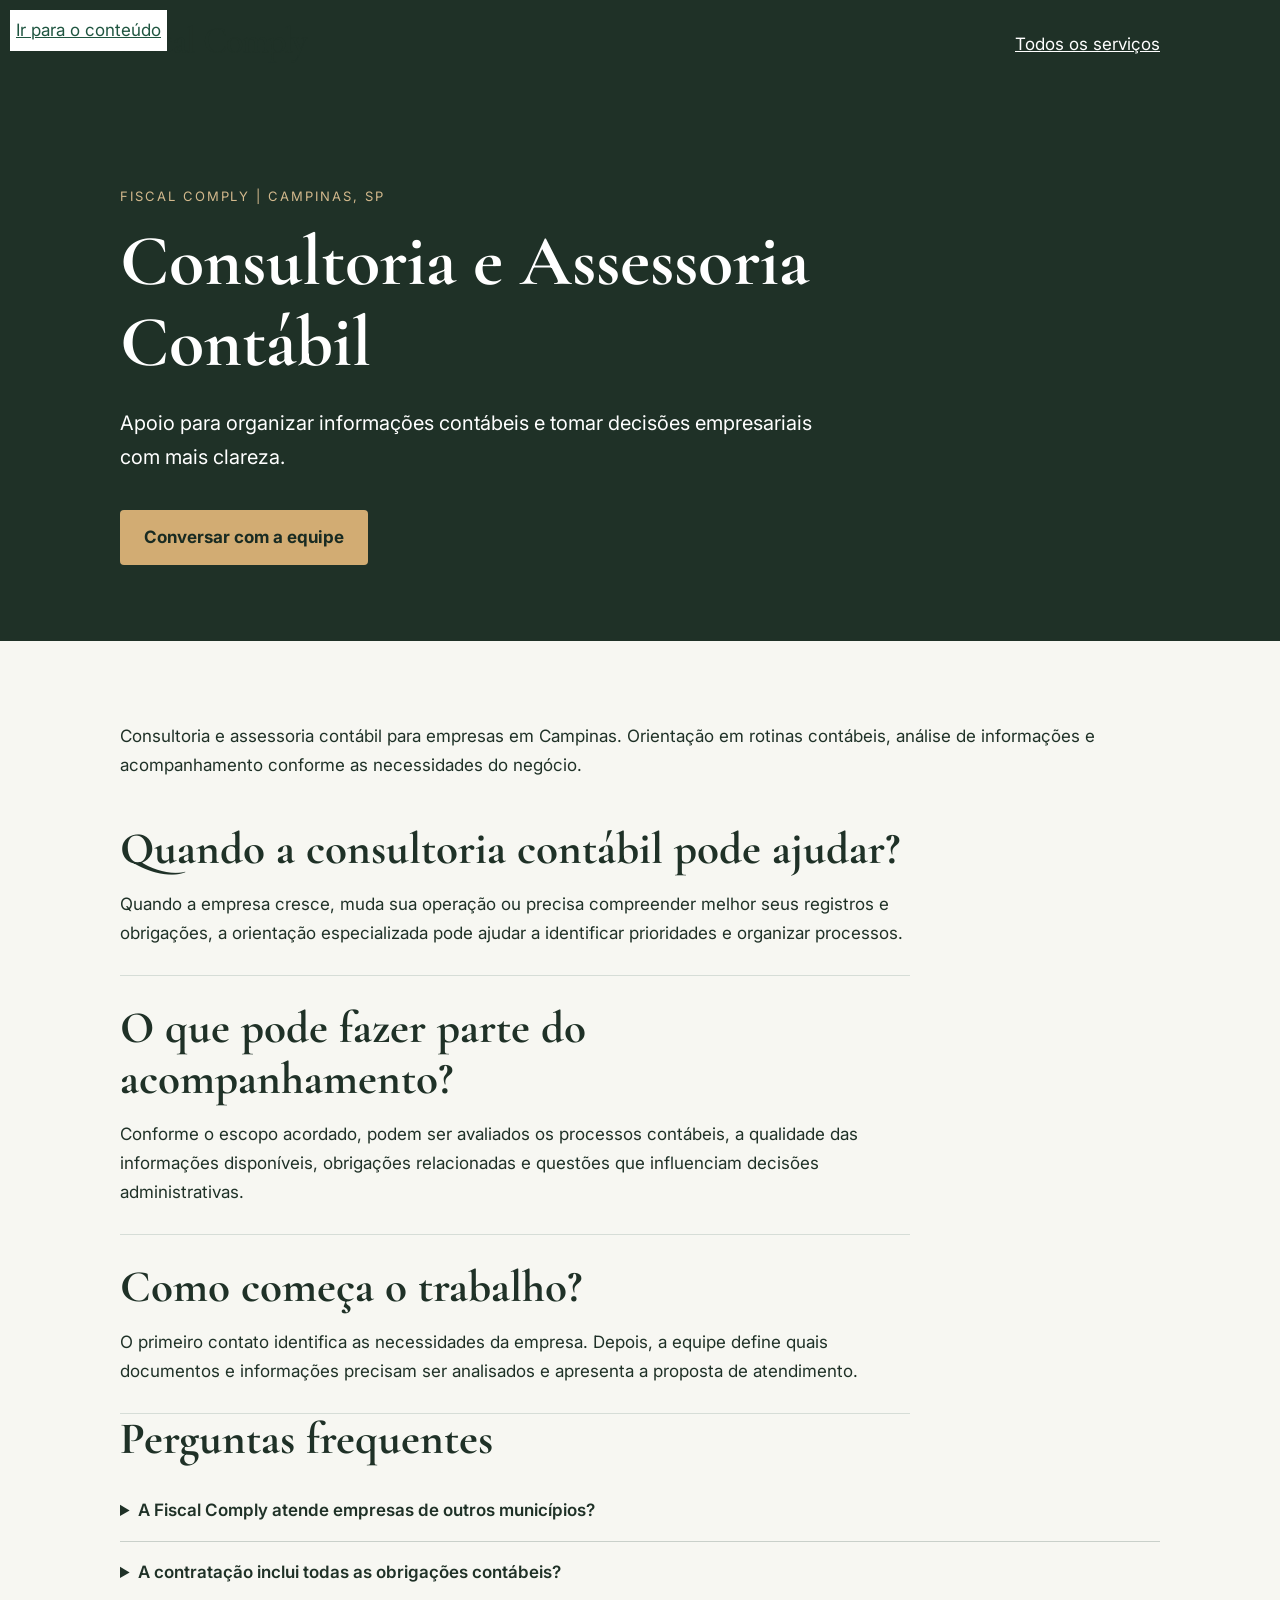
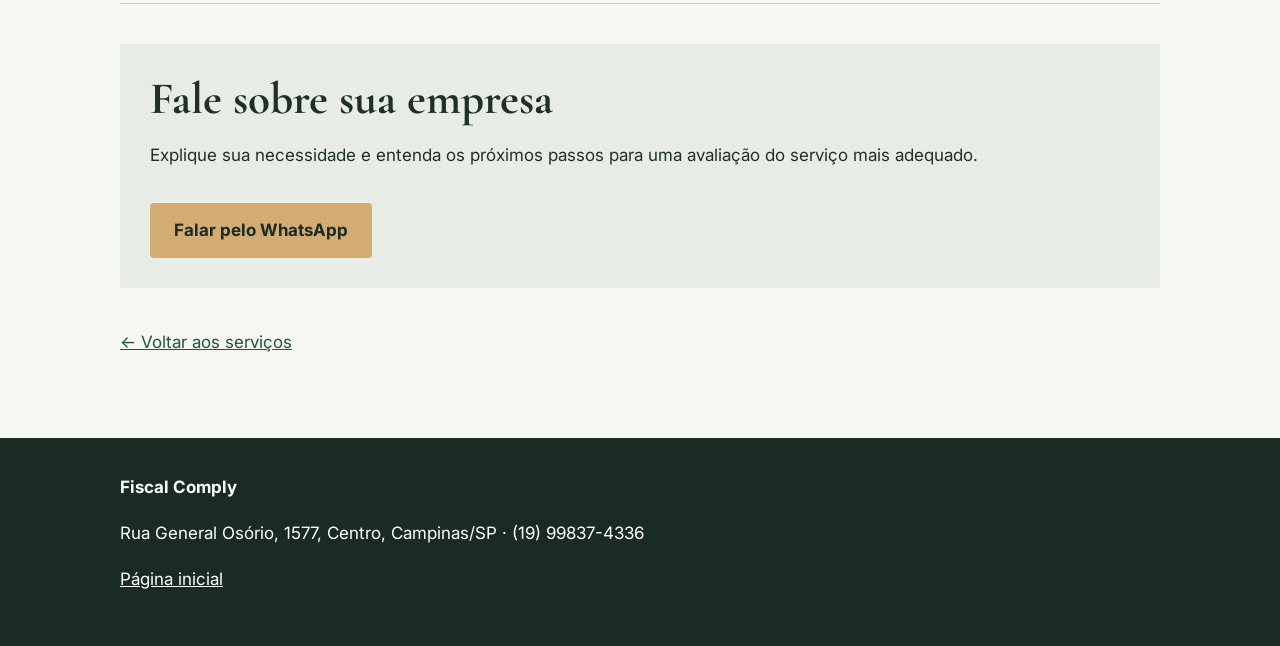
==== consultoria-e-assessoria-contabil/index.html @ 4afca05b "Enable consistent WhatsApp GA4 event tracking" ====
<!doctype html><html lang="pt-BR"><head><meta charset="utf-8"><meta name="viewport" content="width=device-width,initial-scale=1"><title>Consultoria e Assessoria Contábil | Fiscal Comply Campinas</title><meta name="description" content="Consultoria e assessoria contábil para empresas em Campinas. Orientação em rotinas contábeis, análise de informações e acompanhamento conforme as necessidades do negócio."><meta name="robots" content="index, follow"><link rel="canonical" href="https://fiscalcomply.com.br/consultoria-e-assessoria-contabil/"><meta property="og:type" content="website"><meta property="og:title" content="Consultoria e Assessoria Contábil | Fiscal Comply"><meta property="og:description" content="Consultoria e assessoria contábil para empresas em Campinas. Orientação em rotinas contábeis, análise de informações e acompanhamento conforme as necessidades do negócio."><meta property="og:url" content="https://fiscalcomply.com.br/consultoria-e-assessoria-contabil/"><meta property="og:image" content="https://fiscalcomply.com.br/assets/images/og-image.jpg"><link rel="icon" href="/assets/icons/favicon.ico"><link rel="preconnect" href="https://fonts.googleapis.com"><link rel="preconnect" href="https://fonts.gstatic.com" crossorigin><link href="https://fonts.googleapis.com/css2?family=Cormorant+Garamond:wght@500;600;700&amp;family=Inter:wght@400;500;600;700&amp;display=swap" rel="stylesheet"><link rel="stylesheet" href="/servicos.css"><script type="application/ld+json">{"@context":"https://schema.org","@type":"Service","name":"Consultoria e Assessoria Contábil","description":"Consultoria e assessoria contábil para empresas em Campinas. Orientação em rotinas contábeis, análise de informações e acompanhamento conforme as necessidades do negócio.","provider":{"@type":"Organization","name":"Fiscal Comply","url":"https://fiscalcomply.com.br/"},"areaServed":{"@type":"Country","name":"Brasil"}}</script><script async src="https://www.googletagmanager.com/gtag/js?id=G-9L14ZY31L9"></script>
    <script>
      window.dataLayer = window.dataLayer || [];
      function gtag(){dataLayer.push(arguments);}
      gtag('js', new Date());
      gtag('config', 'G-9L14ZY31L9');
    </script>
    </head><body><a href="#conteudo" class="skip" style="position:absolute;left:10px;top:10px;background:#fff;padding:6px">Ir para o conteúdo</a><header class="top"><div class="wrap"><a href="/" aria-label="Fiscal Comply, página inicial"><img src="/assets/logo/fiscal-comply-wordmark.png" width="190" height="42" alt="Fiscal Comply"></a><a href="/#servicos">Todos os serviços</a></div></header><main id="conteudo"><section class="hero"><div class="wrap"><p class="eyebrow">Fiscal Comply | Campinas, SP</p><h1>Consultoria e Assessoria Contábil</h1><p class="intro">Apoio para organizar informações contábeis e tomar decisões empresariais com mais clareza.</p><a class="button" href="https://wa.me/5519998374336?text=Ol%C3%A1%2C%20gostaria%20de%20informa%C3%A7%C3%B5es%20sobre%20Consultoria%20e%20Assessoria%20Cont%C3%A1bil." target="_blank" rel="noopener noreferrer">Conversar com a equipe</a></div></section><div class="wrap content"><p>Consultoria e assessoria contábil para empresas em Campinas. Orientação em rotinas contábeis, análise de informações e acompanhamento conforme as necessidades do negócio.</p><section class="panel"><h2>Quando a consultoria contábil pode ajudar?</h2><p>Quando a empresa cresce, muda sua operação ou precisa compreender melhor seus registros e obrigações, a orientação especializada pode ajudar a identificar prioridades e organizar processos.</p></section><section class="panel"><h2>O que pode fazer parte do acompanhamento?</h2><p>Conforme o escopo acordado, podem ser avaliados os processos contábeis, a qualidade das informações disponíveis, obrigações relacionadas e questões que influenciam decisões administrativas.</p></section><section class="panel"><h2>Como começa o trabalho?</h2><p>O primeiro contato identifica as necessidades da empresa. Depois, a equipe define quais documentos e informações precisam ser analisados e apresenta a proposta de atendimento.</p></section><section class="faq" aria-label="Perguntas frequentes"><h2>Perguntas frequentes</h2><details><summary>A Fiscal Comply atende empresas de outros municípios?</summary><p>Há possibilidade de atendimento remoto. O formato e a disponibilidade devem ser confirmados diretamente com a equipe.</p></details><details><summary>A contratação inclui todas as obrigações contábeis?</summary><p>Não necessariamente. Os serviços e responsabilidades dependem do escopo definido em proposta e contrato.</p></details></section><aside><h2>Fale sobre sua empresa</h2><p>Explique sua necessidade e entenda os próximos passos para uma avaliação do serviço mais adequado.</p><a class="button" href="https://wa.me/5519998374336?text=Ol%C3%A1%2C%20quero%20conversar%20sobre%20Consultoria%20e%20Assessoria%20Cont%C3%A1bil." target="_blank" rel="noopener noreferrer">Falar pelo WhatsApp</a></aside><p><a href="/#servicos">← Voltar aos serviços</a></p></div></main><footer><div class="wrap"><strong>Fiscal Comply</strong><p>Rua General Osório, 1577, Centro, Campinas/SP · (19) 99837-4336</p><p><a href="/">Página inicial</a></p></div></footer><script src="/whatsapp-tracking.js" defer></script></body></html>
---- servicos.css ----
:root{color-scheme:light}body{margin:0;background:#f7f7f2;color:#1f3127;font:17px/1.7 Inter,Arial,sans-serif}a{color:#1f5540}a:focus-visible{outline:3px solid #c99b54;outline-offset:4px}.wrap{max-width:1040px;margin:auto;padding:0 24px}.top{background:#1f3127;color:#fff}.top .wrap{display:flex;align-items:center;justify-content:space-between;gap:20px;min-height:88px}.top img{width:190px;height:auto;display:block}.top a{color:white}.hero{padding:84px 0 76px;background:#1f3127;color:#fff}.eyebrow{font-size:13px;text-transform:uppercase;letter-spacing:.15em;color:#d3b98d}h1,h2{font-family:"Cormorant Garamond",Georgia,serif;line-height:1.12}h1{font-size:clamp(42px,6vw,72px);max-width:850px;margin:14px 0 24px}h2{font-size:clamp(30px,4vw,45px);margin:0 0 16px}.intro{max-width:720px;font-size:20px}.button{display:inline-block;background:#d2ac73;color:#192b22!important;text-decoration:none;font-weight:700;padding:13px 24px;border-radius:4px;margin-top:16px}.content{padding:64px 0}.panel{border-bottom:1px solid #d6ddd7;padding:27px 0;max-width:790px}.panel p{margin:0}aside{background:#e7ede6;padding:30px;margin:40px 0}footer{background:#192b22;color:#fff;padding:35px 0}footer a{color:#fff}.faq details{border-bottom:1px solid #c9d0ca;padding:16px 0}.faq summary{cursor:pointer;font-weight:600}@media(max-width:650px){.top .wrap{min-height:78px}.top img{width:150px}.hero{padding:55px 0}.content{padding:40px 0}}
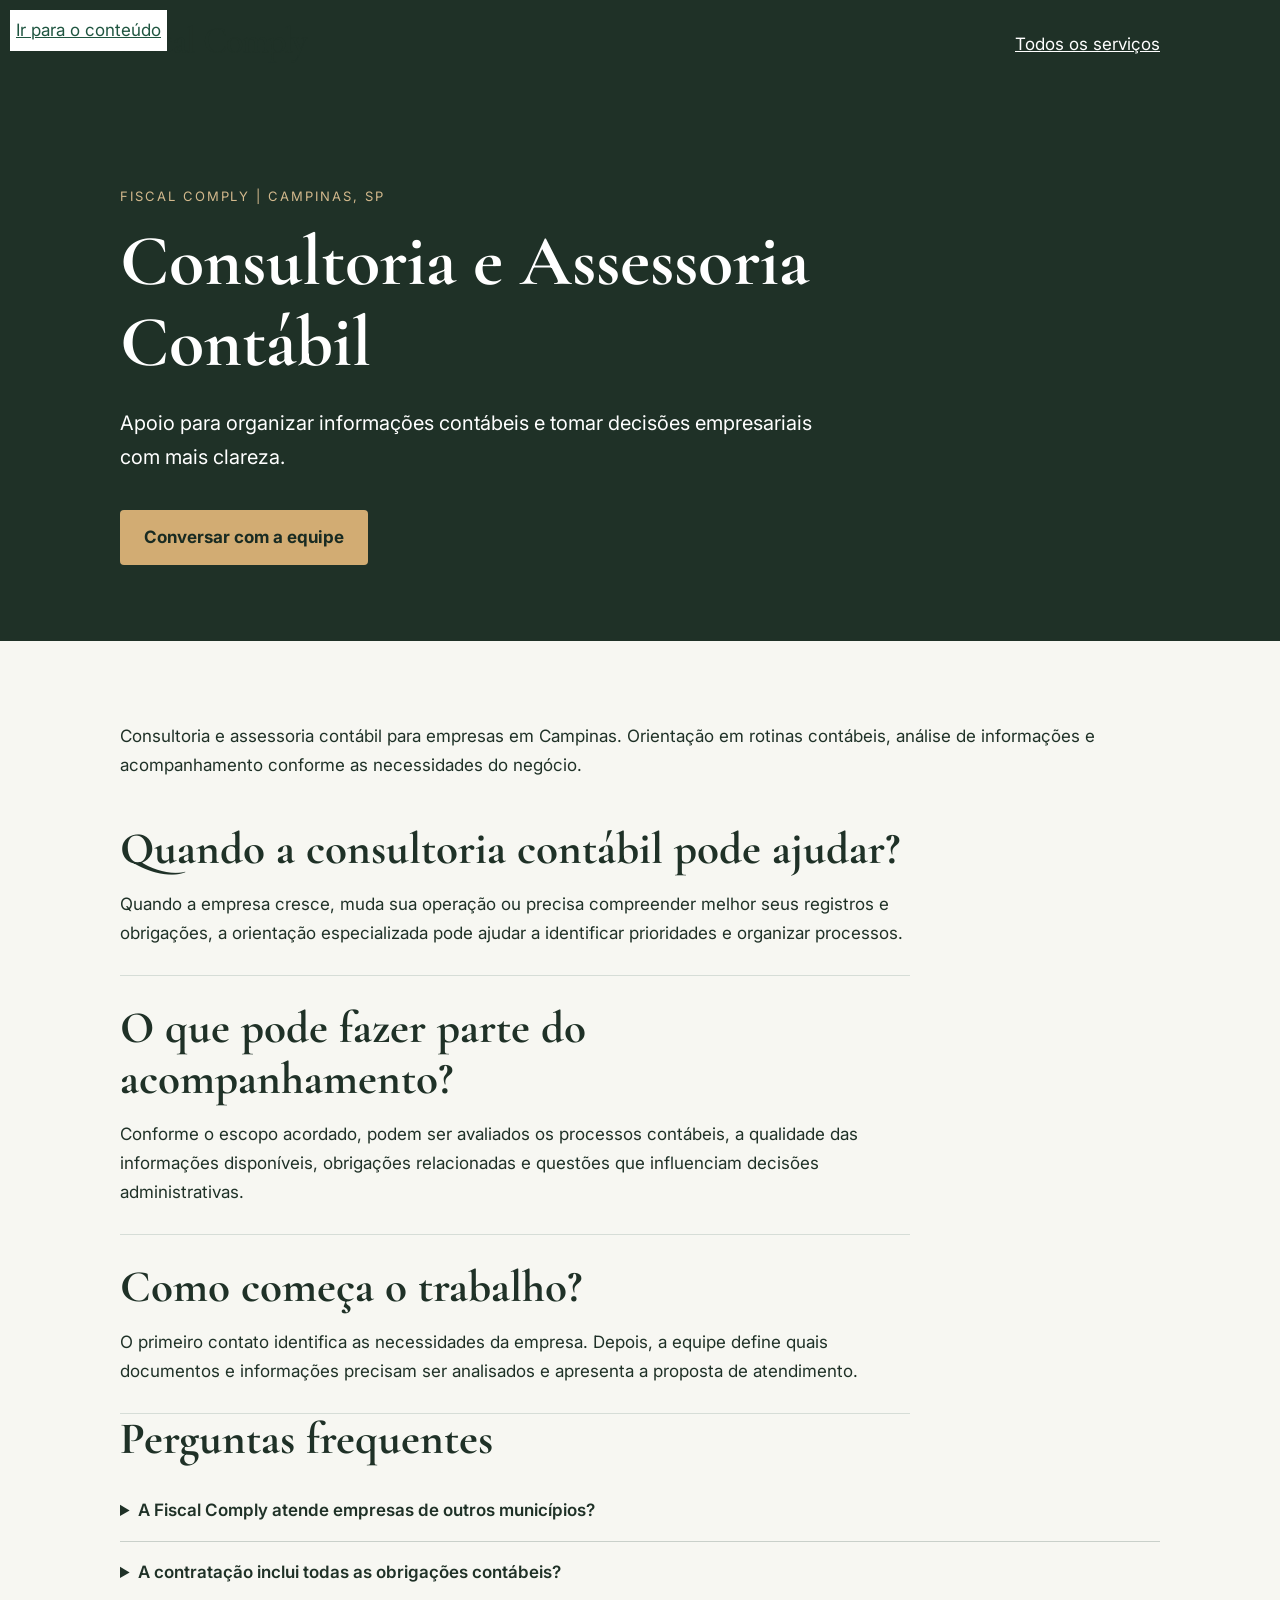
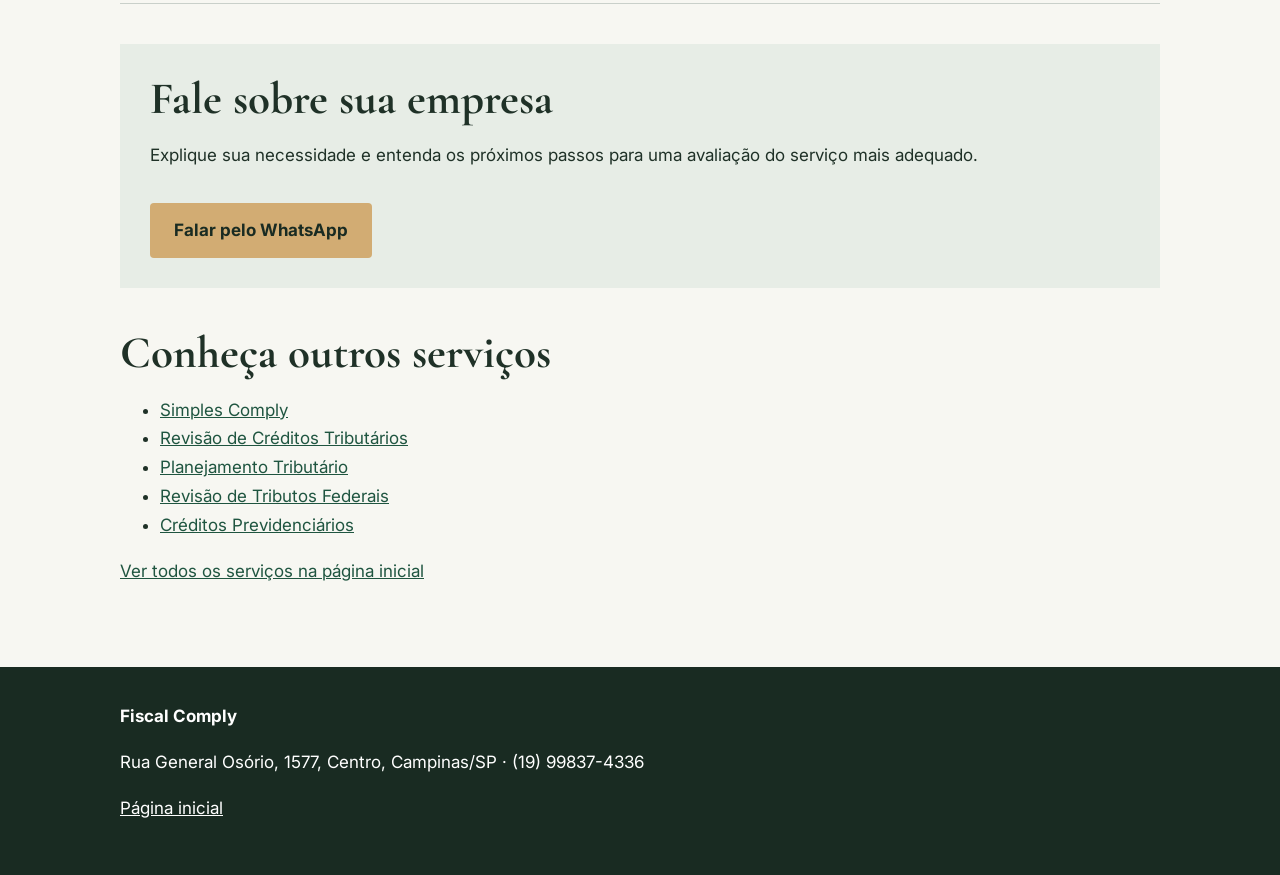
==== commit 119e6577: "Improve related-service navigation on consultoria-e-assessoria-contabil" ====
--- a/consultoria-e-assessoria-contabil/index.html
+++ b/consultoria-e-assessoria-contabil/index.html
@@ -5,4 +5,4 @@
       gtag('js', new Date());
       gtag('config', 'G-9L14ZY31L9');
     </script>
-    </head><body><a href="#conteudo" class="skip" style="position:absolute;left:10px;top:10px;background:#fff;padding:6px">Ir para o conteúdo</a><header class="top"><div class="wrap"><a href="/" aria-label="Fiscal Comply, página inicial"><img src="/assets/logo/fiscal-comply-wordmark.png" width="190" height="42" alt="Fiscal Comply"></a><a href="/#servicos">Todos os serviços</a></div></header><main id="conteudo"><section class="hero"><div class="wrap"><p class="eyebrow">Fiscal Comply | Campinas, SP</p><h1>Consultoria e Assessoria Contábil</h1><p class="intro">Apoio para organizar informações contábeis e tomar decisões empresariais com mais clareza.</p><a class="button" href="https://wa.me/5519998374336?text=Ol%C3%A1%2C%20gostaria%20de%20informa%C3%A7%C3%B5es%20sobre%20Consultoria%20e%20Assessoria%20Cont%C3%A1bil." target="_blank" rel="noopener noreferrer">Conversar com a equipe</a></div></section><div class="wrap content"><p>Consultoria e assessoria contábil para empresas em Campinas. Orientação em rotinas contábeis, análise de informações e acompanhamento conforme as necessidades do negócio.</p><section class="panel"><h2>Quando a consultoria contábil pode ajudar?</h2><p>Quando a empresa cresce, muda sua operação ou precisa compreender melhor seus registros e obrigações, a orientação especializada pode ajudar a identificar prioridades e organizar processos.</p></section><section class="panel"><h2>O que pode fazer parte do acompanhamento?</h2><p>Conforme o escopo acordado, podem ser avaliados os processos contábeis, a qualidade das informações disponíveis, obrigações relacionadas e questões que influenciam decisões administrativas.</p></section><section class="panel"><h2>Como começa o trabalho?</h2><p>O primeiro contato identifica as necessidades da empresa. Depois, a equipe define quais documentos e informações precisam ser analisados e apresenta a proposta de atendimento.</p></section><section class="faq" aria-label="Perguntas frequentes"><h2>Perguntas frequentes</h2><details><summary>A Fiscal Comply atende empresas de outros municípios?</summary><p>Há possibilidade de atendimento remoto. O formato e a disponibilidade devem ser confirmados diretamente com a equipe.</p></details><details><summary>A contratação inclui todas as obrigações contábeis?</summary><p>Não necessariamente. Os serviços e responsabilidades dependem do escopo definido em proposta e contrato.</p></details></section><aside><h2>Fale sobre sua empresa</h2><p>Explique sua necessidade e entenda os próximos passos para uma avaliação do serviço mais adequado.</p><a class="button" href="https://wa.me/5519998374336?text=Ol%C3%A1%2C%20quero%20conversar%20sobre%20Consultoria%20e%20Assessoria%20Cont%C3%A1bil." target="_blank" rel="noopener noreferrer">Falar pelo WhatsApp</a></aside><p><a href="/#servicos">← Voltar aos serviços</a></p></div></main><footer><div class="wrap"><strong>Fiscal Comply</strong><p>Rua General Osório, 1577, Centro, Campinas/SP · (19) 99837-4336</p><p><a href="/">Página inicial</a></p></div></footer><script src="/whatsapp-tracking.js" defer></script></body></html>+    </head><body><a href="#conteudo" class="skip" style="position:absolute;left:10px;top:10px;background:#fff;padding:6px">Ir para o conteúdo</a><header class="top"><div class="wrap"><a href="/" aria-label="Fiscal Comply, página inicial"><img src="/assets/logo/fiscal-comply-wordmark.png" width="190" height="42" alt="Fiscal Comply"></a><a href="/#servicos">Todos os serviços</a></div></header><main id="conteudo"><section class="hero"><div class="wrap"><p class="eyebrow">Fiscal Comply | Campinas, SP</p><h1>Consultoria e Assessoria Contábil</h1><p class="intro">Apoio para organizar informações contábeis e tomar decisões empresariais com mais clareza.</p><a class="button" href="https://wa.me/5519998374336?text=Ol%C3%A1%2C%20gostaria%20de%20informa%C3%A7%C3%B5es%20sobre%20Consultoria%20e%20Assessoria%20Cont%C3%A1bil." target="_blank" rel="noopener noreferrer">Conversar com a equipe</a></div></section><div class="wrap content"><p>Consultoria e assessoria contábil para empresas em Campinas. Orientação em rotinas contábeis, análise de informações e acompanhamento conforme as necessidades do negócio.</p><section class="panel"><h2>Quando a consultoria contábil pode ajudar?</h2><p>Quando a empresa cresce, muda sua operação ou precisa compreender melhor seus registros e obrigações, a orientação especializada pode ajudar a identificar prioridades e organizar processos.</p></section><section class="panel"><h2>O que pode fazer parte do acompanhamento?</h2><p>Conforme o escopo acordado, podem ser avaliados os processos contábeis, a qualidade das informações disponíveis, obrigações relacionadas e questões que influenciam decisões administrativas.</p></section><section class="panel"><h2>Como começa o trabalho?</h2><p>O primeiro contato identifica as necessidades da empresa. Depois, a equipe define quais documentos e informações precisam ser analisados e apresenta a proposta de atendimento.</p></section><section class="faq" aria-label="Perguntas frequentes"><h2>Perguntas frequentes</h2><details><summary>A Fiscal Comply atende empresas de outros municípios?</summary><p>Há possibilidade de atendimento remoto. O formato e a disponibilidade devem ser confirmados diretamente com a equipe.</p></details><details><summary>A contratação inclui todas as obrigações contábeis?</summary><p>Não necessariamente. Os serviços e responsabilidades dependem do escopo definido em proposta e contrato.</p></details></section><aside><h2>Fale sobre sua empresa</h2><p>Explique sua necessidade e entenda os próximos passos para uma avaliação do serviço mais adequado.</p><a class="button" href="https://wa.me/5519998374336?text=Ol%C3%A1%2C%20quero%20conversar%20sobre%20Consultoria%20e%20Assessoria%20Cont%C3%A1bil." target="_blank" rel="noopener noreferrer">Falar pelo WhatsApp</a></aside><nav class="related-services" aria-label="Outros serviços da Fiscal Comply"><h2>Conheça outros serviços</h2><ul><li><a href="/simples-comply/">Simples Comply</a></li><li><a href="/revisao-de-creditos-tributarios/">Revisão de Créditos Tributários</a></li><li><a href="/planejamento-tributario/">Planejamento Tributário</a></li><li><a href="/revisao-de-tributos-federais/">Revisão de Tributos Federais</a></li><li><a href="/creditos-previdenciarios/">Créditos Previdenciários</a></li></ul></nav><p><a href="/#servicos">Ver todos os serviços na página inicial</a></p></div></main><footer><div class="wrap"><strong>Fiscal Comply</strong><p>Rua General Osório, 1577, Centro, Campinas/SP · (19) 99837-4336</p><p><a href="/">Página inicial</a></p></div></footer><script src="/whatsapp-tracking.js" defer></script></body></html>
--- a/servicos.css
+++ b/servicos.css
@@ -1 +1,3 @@
-:root{color-scheme:light}body{margin:0;background:#f7f7f2;color:#1f3127;font:17px/1.7 Inter,Arial,sans-serif}a{color:#1f5540}a:focus-visible{outline:3px solid #c99b54;outline-offset:4px}.wrap{max-width:1040px;margin:auto;padding:0 24px}.top{background:#1f3127;color:#fff}.top .wrap{display:flex;align-items:center;justify-content:space-between;gap:20px;min-height:88px}.top img{width:190px;height:auto;display:block}.top a{color:white}.hero{padding:84px 0 76px;background:#1f3127;color:#fff}.eyebrow{font-size:13px;text-transform:uppercase;letter-spacing:.15em;color:#d3b98d}h1,h2{font-family:"Cormorant Garamond",Georgia,serif;line-height:1.12}h1{font-size:clamp(42px,6vw,72px);max-width:850px;margin:14px 0 24px}h2{font-size:clamp(30px,4vw,45px);margin:0 0 16px}.intro{max-width:720px;font-size:20px}.button{display:inline-block;background:#d2ac73;color:#192b22!important;text-decoration:none;font-weight:700;padding:13px 24px;border-radius:4px;margin-top:16px}.content{padding:64px 0}.panel{border-bottom:1px solid #d6ddd7;padding:27px 0;max-width:790px}.panel p{margin:0}aside{background:#e7ede6;padding:30px;margin:40px 0}footer{background:#192b22;color:#fff;padding:35px 0}footer a{color:#fff}.faq details{border-bottom:1px solid #c9d0ca;padding:16px 0}.faq summary{cursor:pointer;font-weight:600}@media(max-width:650px){.top .wrap{min-height:78px}.top img{width:150px}.hero{padding:55px 0}.content{padding:40px 0}}+:root{color-scheme:light}body{margin:0;background:#f7f7f2;color:#1f3127;font:17px/1.7 Inter,Arial,sans-serif}a{color:#1f5540}a:focus-visible{outline:3px solid #c99b54;outline-offset:4px}.wrap{max-width:1040px;margin:auto;padding:0 24px}.top{background:#1f3127;color:#fff}.top .wrap{display:flex;align-items:center;justify-content:space-between;gap:20px;min-height:88px}.top img{width:190px;height:auto;display:block}.top a{color:white}.hero{padding:84px 0 76px;background:#1f3127;color:#fff}.eyebrow{font-size:13px;text-transform:uppercase;letter-spacing:.15em;color:#d3b98d}h1,h2{font-family:"Cormorant Garamond",Georgia,serif;line-height:1.12}h1{font-size:clamp(42px,6vw,72px);max-width:850px;margin:14px 0 24px}h2{font-size:clamp(30px,4vw,45px);margin:0 0 16px}.intro{max-width:720px;font-size:20px}.button{display:inline-block;background:#d2ac73;color:#192b22!important;text-decoration:none;font-weight:700;padding:13px 24px;border-radius:4px;margin-top:16px}.content{padding:64px 0}.panel{border-bottom:1px solid #d6ddd7;padding:27px 0;max-width:790px}.panel p{margin:0}aside{background:#e7ede6;padding:30px;margin:40px 0}footer{background:#192b22;color:#fff;padding:35px 0}footer a{color:#fff}.faq details{border-bottom:1px solid #c9d0ca;padding:16px 0}.faq summary{cursor:pointer;font-weight:600}@media(max-width:650px){.top .wrap{min-height:78px}.top img{width:150px}.hero{padding:55px 0}.content{padding:40px 0}}
+/* Accessibility and readability refinements */
+.skip-link{position:absolute;top:-100px;left:12px;z-index:100;background:#fff;color:#1f3127;padding:10px}.skip-link:focus{top:12px} .panel h2{max-width:790px} .faq summary:focus-visible{outline:3px solid #c99b54;outline-offset:4px}@media(prefers-reduced-motion:reduce){html{scroll-behavior:auto}}
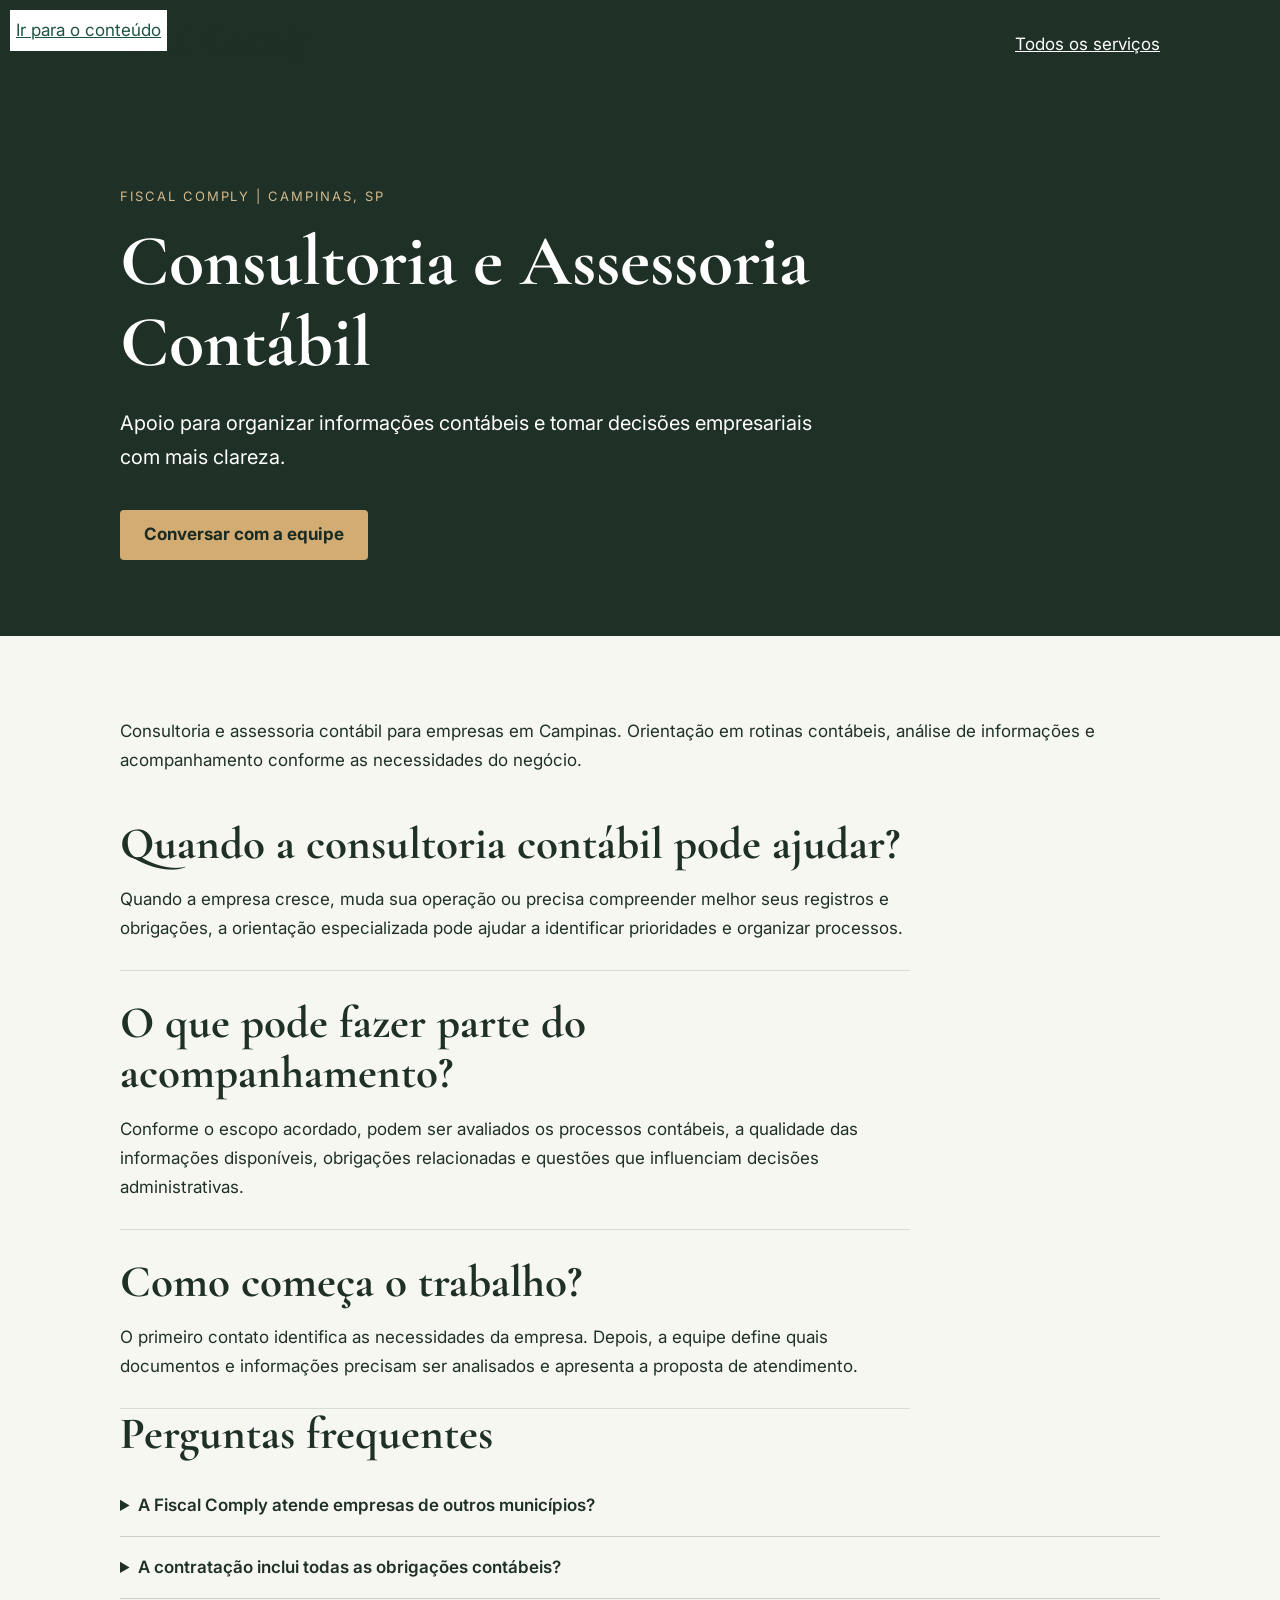
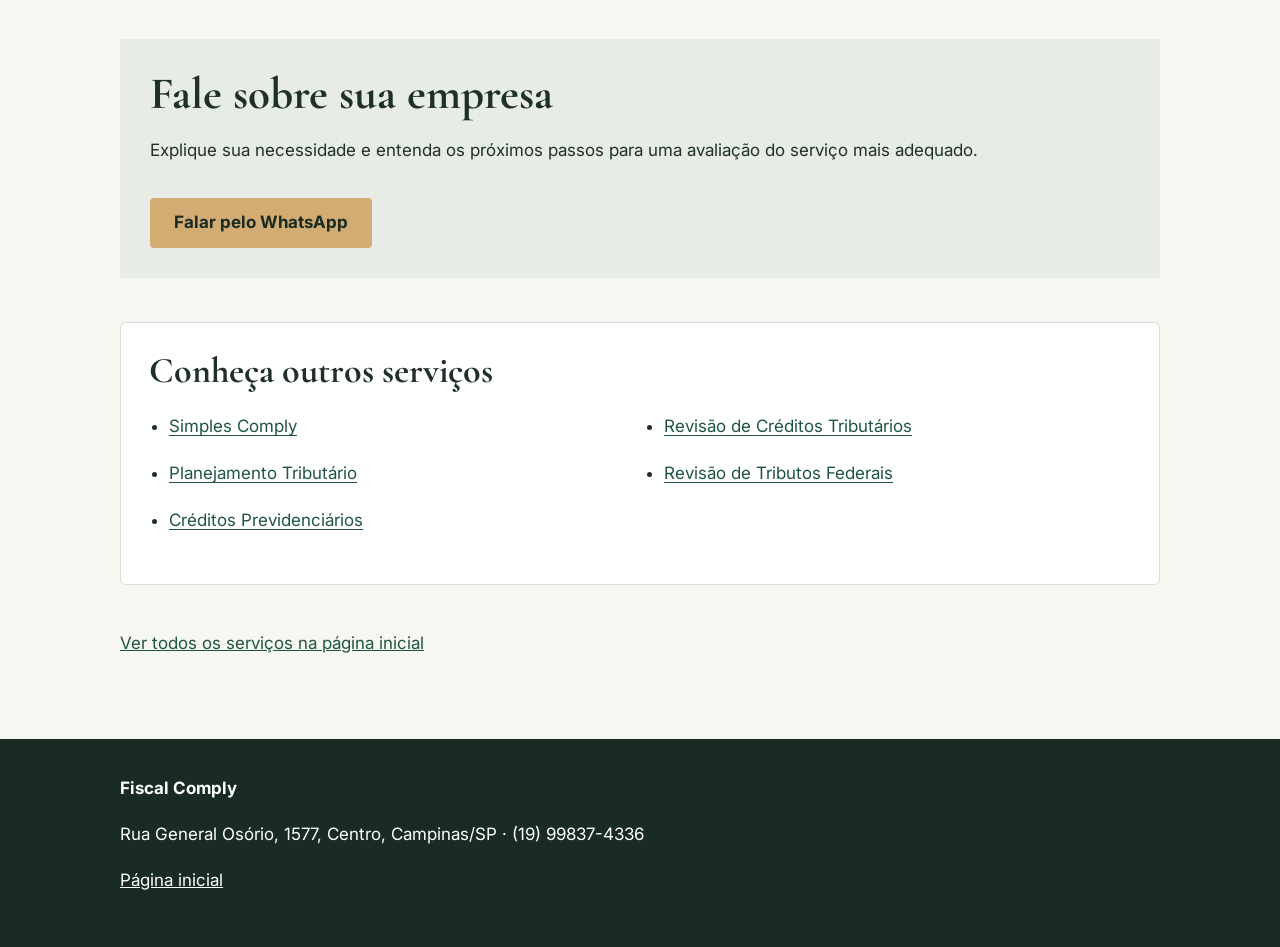
==== commit ef30a33b: "Optimize search intent and metadata: consultoria-e-assessoria-contabil" ====
--- a/consultoria-e-assessoria-contabil/index.html
+++ b/consultoria-e-assessoria-contabil/index.html
@@ -1,4 +1,4 @@
-<!doctype html><html lang="pt-BR"><head><meta charset="utf-8"><meta name="viewport" content="width=device-width,initial-scale=1"><title>Consultoria e Assessoria Contábil | Fiscal Comply Campinas</title><meta name="description" content="Consultoria e assessoria contábil para empresas em Campinas. Orientação em rotinas contábeis, análise de informações e acompanhamento conforme as necessidades do negócio."><meta name="robots" content="index, follow"><link rel="canonical" href="https://fiscalcomply.com.br/consultoria-e-assessoria-contabil/"><meta property="og:type" content="website"><meta property="og:title" content="Consultoria e Assessoria Contábil | Fiscal Comply"><meta property="og:description" content="Consultoria e assessoria contábil para empresas em Campinas. Orientação em rotinas contábeis, análise de informações e acompanhamento conforme as necessidades do negócio."><meta property="og:url" content="https://fiscalcomply.com.br/consultoria-e-assessoria-contabil/"><meta property="og:image" content="https://fiscalcomply.com.br/assets/images/og-image.jpg"><link rel="icon" href="/assets/icons/favicon.ico"><link rel="preconnect" href="https://fonts.googleapis.com"><link rel="preconnect" href="https://fonts.gstatic.com" crossorigin><link href="https://fonts.googleapis.com/css2?family=Cormorant+Garamond:wght@500;600;700&amp;family=Inter:wght@400;500;600;700&amp;display=swap" rel="stylesheet"><link rel="stylesheet" href="/servicos.css"><script type="application/ld+json">{"@context":"https://schema.org","@type":"Service","name":"Consultoria e Assessoria Contábil","description":"Consultoria e assessoria contábil para empresas em Campinas. Orientação em rotinas contábeis, análise de informações e acompanhamento conforme as necessidades do negócio.","provider":{"@type":"Organization","name":"Fiscal Comply","url":"https://fiscalcomply.com.br/"},"areaServed":{"@type":"Country","name":"Brasil"}}</script><script async src="https://www.googletagmanager.com/gtag/js?id=G-9L14ZY31L9"></script>
+<!doctype html><html lang="pt-BR"><head><meta charset="utf-8"><meta name="viewport" content="width=device-width,initial-scale=1"><title>Assessoria e Consultoria Contábil em Campinas | Fiscal Comply</title><meta name="description" content="Assessoria e consultoria contábil para empresas em Campinas. Avalie rotinas, informações financeiras e necessidades de acompanhamento contábil."><meta name="robots" content="index, follow"><link rel="canonical" href="https://fiscalcomply.com.br/consultoria-e-assessoria-contabil/"><meta property="og:type" content="website"><meta property="og:title" content="Assessoria e Consultoria Contábil em Campinas | Fiscal Comply"><meta property="og:description" content="Assessoria e consultoria contábil para empresas em Campinas. Avalie rotinas, informações financeiras e necessidades de acompanhamento contábil."><meta property="og:url" content="https://fiscalcomply.com.br/consultoria-e-assessoria-contabil/"><meta property="og:image" content="https://fiscalcomply.com.br/assets/images/og-image.jpg"><link rel="icon" href="/assets/icons/favicon.ico"><link rel="preconnect" href="https://fonts.googleapis.com"><link rel="preconnect" href="https://fonts.gstatic.com" crossorigin><link href="https://fonts.googleapis.com/css2?family=Cormorant+Garamond:wght@500;600;700&amp;family=Inter:wght@400;500;600;700&amp;display=swap" rel="stylesheet"><link rel="stylesheet" href="/servicos.css"><script type="application/ld+json">{"@context":"https://schema.org","@type":"Service","name":"Consultoria e Assessoria Contábil","description":"Consultoria e assessoria contábil para empresas em Campinas. Orientação em rotinas contábeis, análise de informações e acompanhamento conforme as necessidades do negócio.","provider":{"@type":"Organization","name":"Fiscal Comply","url":"https://fiscalcomply.com.br/"},"areaServed":{"@type":"Country","name":"Brasil"}}</script><script async src="https://www.googletagmanager.com/gtag/js?id=G-9L14ZY31L9"></script>
     <script>
       window.dataLayer = window.dataLayer || [];
       function gtag(){dataLayer.push(arguments);}
--- a/servicos.css
+++ b/servicos.css
@@ -1,3 +1,31 @@
 :root{color-scheme:light}body{margin:0;background:#f7f7f2;color:#1f3127;font:17px/1.7 Inter,Arial,sans-serif}a{color:#1f5540}a:focus-visible{outline:3px solid #c99b54;outline-offset:4px}.wrap{max-width:1040px;margin:auto;padding:0 24px}.top{background:#1f3127;color:#fff}.top .wrap{display:flex;align-items:center;justify-content:space-between;gap:20px;min-height:88px}.top img{width:190px;height:auto;display:block}.top a{color:white}.hero{padding:84px 0 76px;background:#1f3127;color:#fff}.eyebrow{font-size:13px;text-transform:uppercase;letter-spacing:.15em;color:#d3b98d}h1,h2{font-family:"Cormorant Garamond",Georgia,serif;line-height:1.12}h1{font-size:clamp(42px,6vw,72px);max-width:850px;margin:14px 0 24px}h2{font-size:clamp(30px,4vw,45px);margin:0 0 16px}.intro{max-width:720px;font-size:20px}.button{display:inline-block;background:#d2ac73;color:#192b22!important;text-decoration:none;font-weight:700;padding:13px 24px;border-radius:4px;margin-top:16px}.content{padding:64px 0}.panel{border-bottom:1px solid #d6ddd7;padding:27px 0;max-width:790px}.panel p{margin:0}aside{background:#e7ede6;padding:30px;margin:40px 0}footer{background:#192b22;color:#fff;padding:35px 0}footer a{color:#fff}.faq details{border-bottom:1px solid #c9d0ca;padding:16px 0}.faq summary{cursor:pointer;font-weight:600}@media(max-width:650px){.top .wrap{min-height:78px}.top img{width:150px}.hero{padding:55px 0}.content{padding:40px 0}}
 /* Accessibility and readability refinements */
 .skip-link{position:absolute;top:-100px;left:12px;z-index:100;background:#fff;color:#1f3127;padding:10px}.skip-link:focus{top:12px} .panel h2{max-width:790px} .faq summary:focus-visible{outline:3px solid #c99b54;outline-offset:4px}@media(prefers-reduced-motion:reduce){html{scroll-behavior:auto}}
+
+/* Related service navigation: consistent across all detail pages */
+.related-services{margin:44px 0;padding:28px;border:1px solid #d6ddd7;border-radius:6px;background:#fff}.related-services h2{font-size:clamp(28px,4vw,36px)}.related-services ul{padding-left:20px;display:grid;grid-template-columns:repeat(2,minmax(0,1fr));gap:10px 28px}.related-services li{list-style:disc}.related-services a{display:inline-block;padding:4px 0;text-underline-offset:3px}@media(max-width:650px){.related-services{padding:20px}.related-services ul{grid-template-columns:1fr}}
+
+/* Consistent responsive sizing across service pages. */
+*,*::before,*::after{box-sizing:border-box}
+html{max-width:100%;overflow-x:clip;-webkit-text-size-adjust:100%;text-size-adjust:100%}
+body{min-width:0;overflow-wrap:break-word}
+.wrap{width:100%;max-width:1088px;margin-inline:auto;padding-inline:24px}
+img{max-width:100%;height:auto}
+.hero h1,.content h2{overflow-wrap:break-word}
+.button{max-width:100%;white-space:normal;text-align:center;line-height:1.4}
+.top .wrap>*{min-width:0}
+@media(max-width:650px){
+  body{font-size:16px;line-height:1.6}
+  .wrap{padding-inline:20px}
+  .hero{padding-block:48px}
+  h1{font-size:clamp(34px,9vw,44px);line-height:1.12}
+  h2{font-size:clamp(27px,7vw,36px);line-height:1.17}
+  .intro{font-size:17px;line-height:1.55}
+  .content{padding-block:32px}
+  .panel{padding-block:24px}
+  .button{font-size:16px;padding:14px 18px}
+  .top .wrap{gap:12px}
+  .top img{width:min(145px,42vw)}
+  .top a{font-size:14px}
+  aside{padding:22px;margin-block:32px}
+}
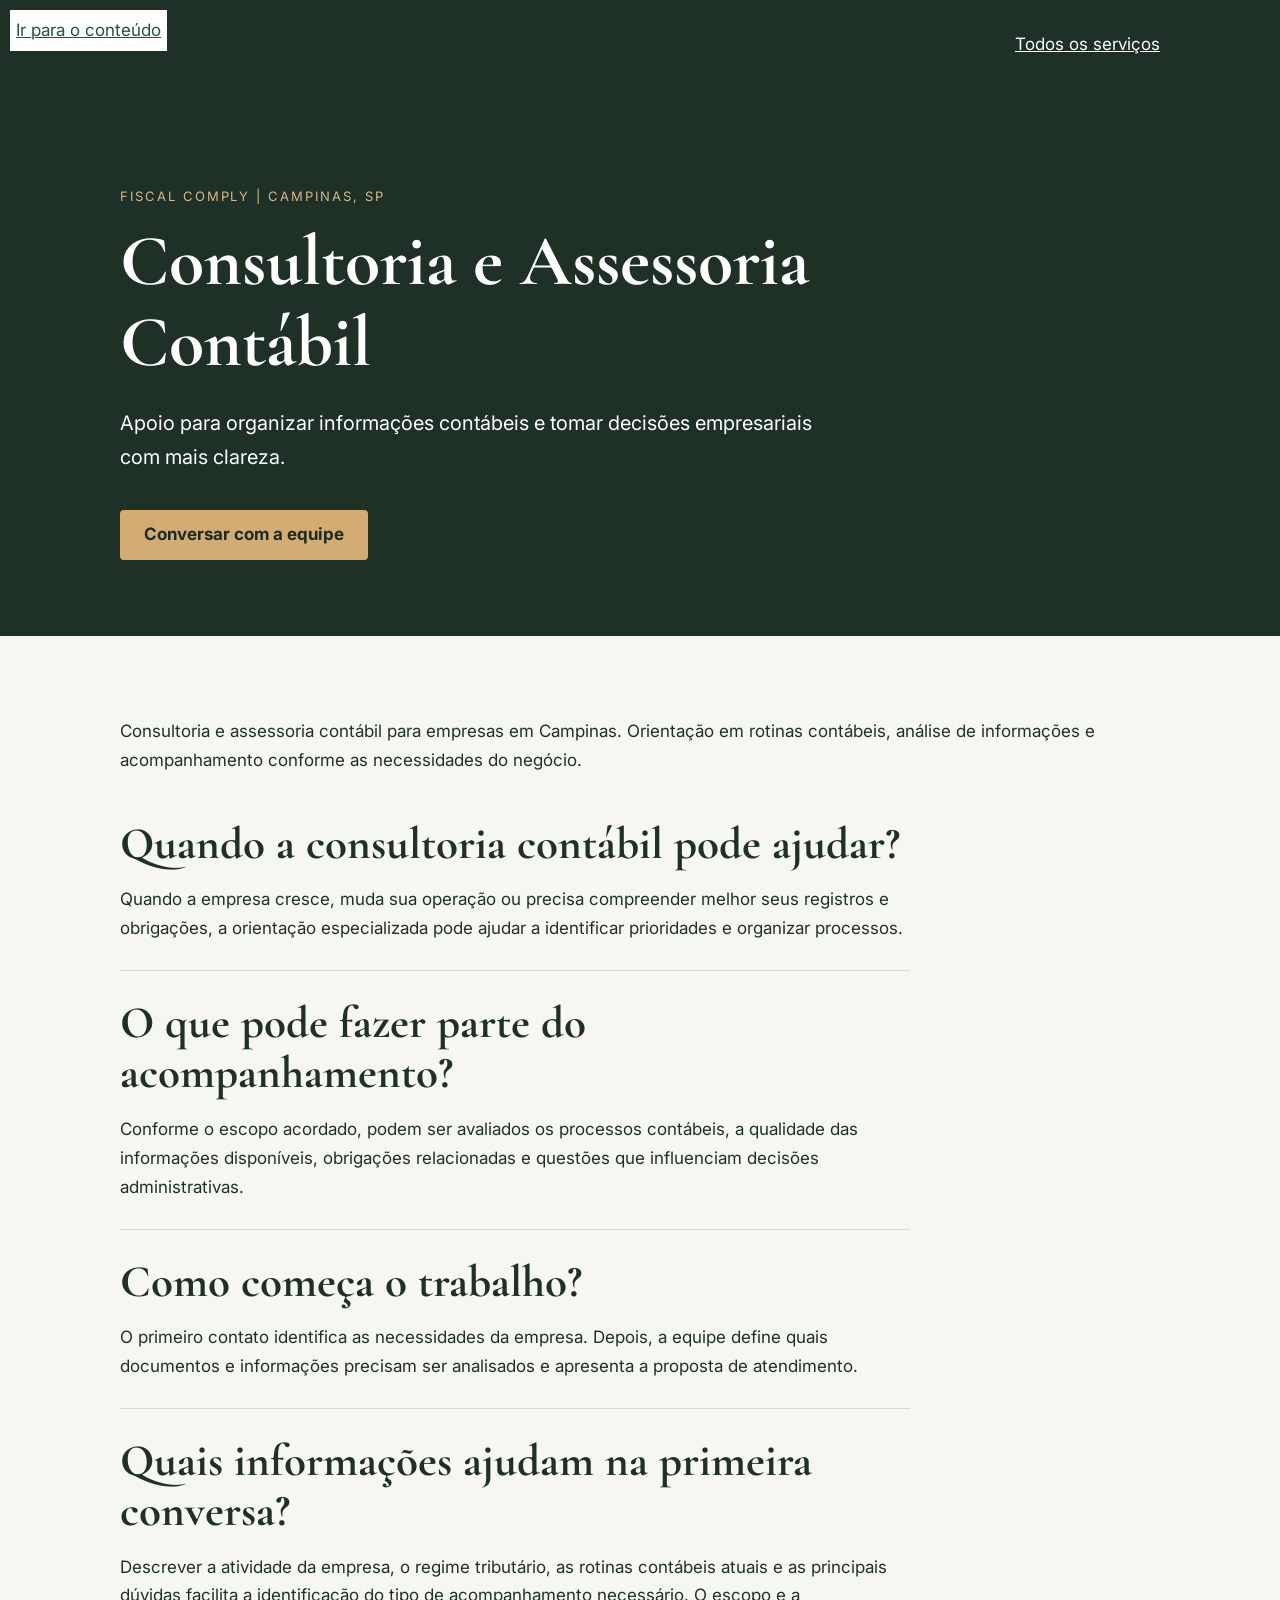
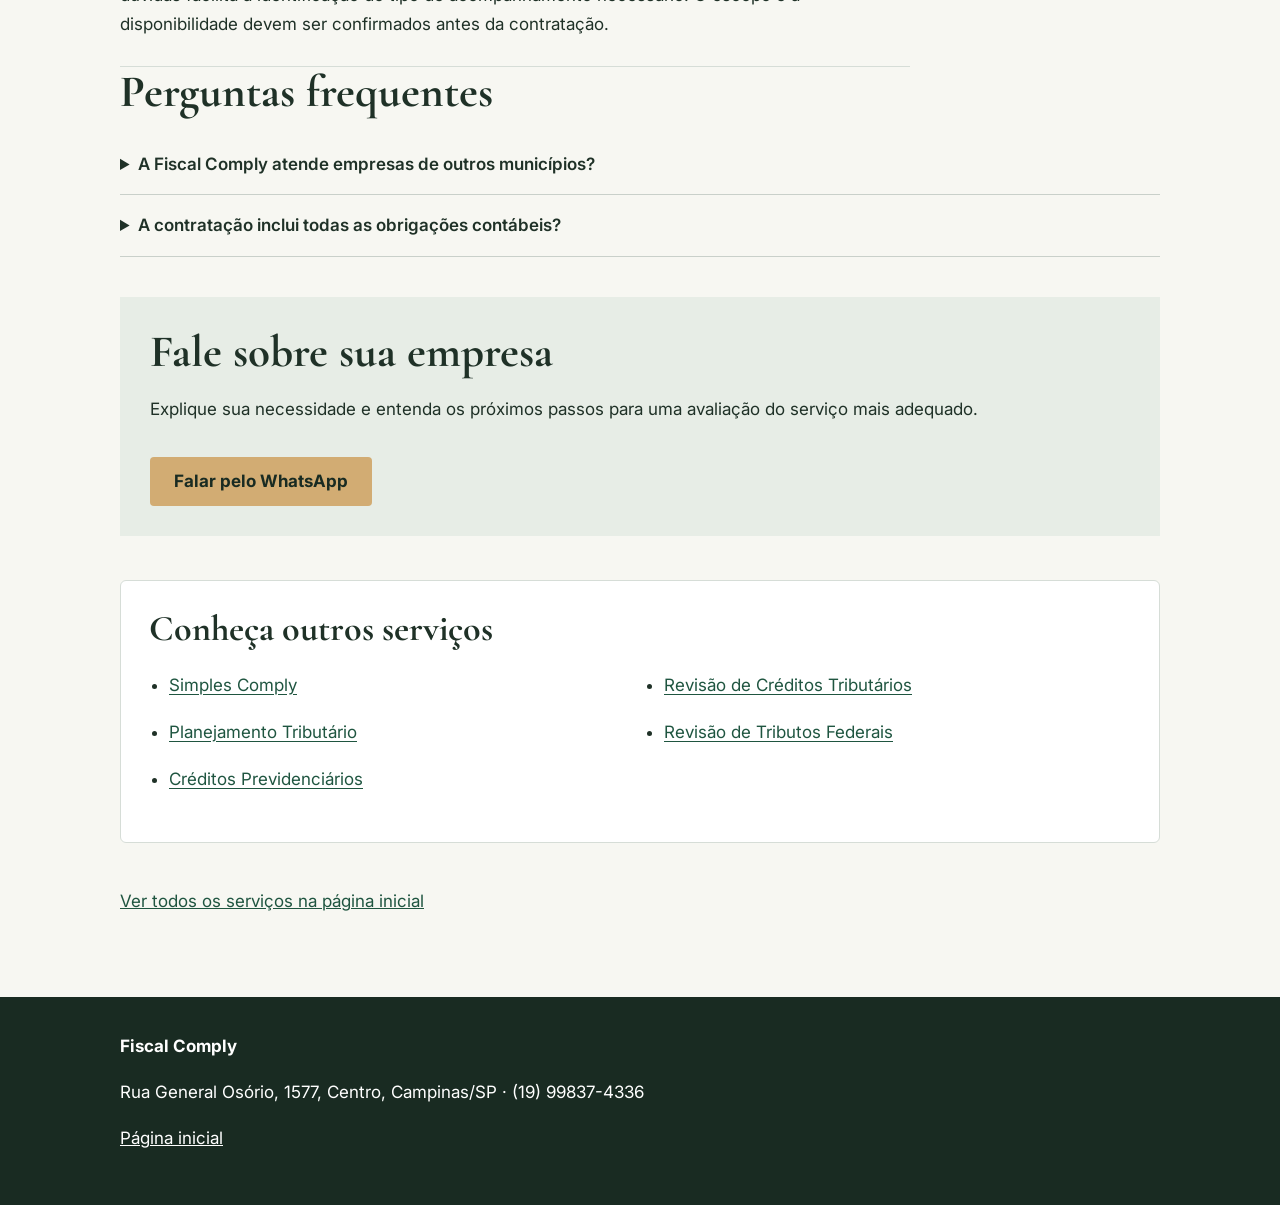
==== commit 2520daaa: "Add practical SEO guidance for consultoria-e-assessoria-contabil" ====
--- a/consultoria-e-assessoria-contabil/index.html
+++ b/consultoria-e-assessoria-contabil/index.html
@@ -5,4 +5,4 @@
       gtag('js', new Date());
       gtag('config', 'G-9L14ZY31L9');
     </script>
-    </head><body><a href="#conteudo" class="skip" style="position:absolute;left:10px;top:10px;background:#fff;padding:6px">Ir para o conteúdo</a><header class="top"><div class="wrap"><a href="/" aria-label="Fiscal Comply, página inicial"><img src="/assets/logo/fiscal-comply-wordmark.png" width="190" height="42" alt="Fiscal Comply"></a><a href="/#servicos">Todos os serviços</a></div></header><main id="conteudo"><section class="hero"><div class="wrap"><p class="eyebrow">Fiscal Comply | Campinas, SP</p><h1>Consultoria e Assessoria Contábil</h1><p class="intro">Apoio para organizar informações contábeis e tomar decisões empresariais com mais clareza.</p><a class="button" href="https://wa.me/5519998374336?text=Ol%C3%A1%2C%20gostaria%20de%20informa%C3%A7%C3%B5es%20sobre%20Consultoria%20e%20Assessoria%20Cont%C3%A1bil." target="_blank" rel="noopener noreferrer">Conversar com a equipe</a></div></section><div class="wrap content"><p>Consultoria e assessoria contábil para empresas em Campinas. Orientação em rotinas contábeis, análise de informações e acompanhamento conforme as necessidades do negócio.</p><section class="panel"><h2>Quando a consultoria contábil pode ajudar?</h2><p>Quando a empresa cresce, muda sua operação ou precisa compreender melhor seus registros e obrigações, a orientação especializada pode ajudar a identificar prioridades e organizar processos.</p></section><section class="panel"><h2>O que pode fazer parte do acompanhamento?</h2><p>Conforme o escopo acordado, podem ser avaliados os processos contábeis, a qualidade das informações disponíveis, obrigações relacionadas e questões que influenciam decisões administrativas.</p></section><section class="panel"><h2>Como começa o trabalho?</h2><p>O primeiro contato identifica as necessidades da empresa. Depois, a equipe define quais documentos e informações precisam ser analisados e apresenta a proposta de atendimento.</p></section><section class="faq" aria-label="Perguntas frequentes"><h2>Perguntas frequentes</h2><details><summary>A Fiscal Comply atende empresas de outros municípios?</summary><p>Há possibilidade de atendimento remoto. O formato e a disponibilidade devem ser confirmados diretamente com a equipe.</p></details><details><summary>A contratação inclui todas as obrigações contábeis?</summary><p>Não necessariamente. Os serviços e responsabilidades dependem do escopo definido em proposta e contrato.</p></details></section><aside><h2>Fale sobre sua empresa</h2><p>Explique sua necessidade e entenda os próximos passos para uma avaliação do serviço mais adequado.</p><a class="button" href="https://wa.me/5519998374336?text=Ol%C3%A1%2C%20quero%20conversar%20sobre%20Consultoria%20e%20Assessoria%20Cont%C3%A1bil." target="_blank" rel="noopener noreferrer">Falar pelo WhatsApp</a></aside><nav class="related-services" aria-label="Outros serviços da Fiscal Comply"><h2>Conheça outros serviços</h2><ul><li><a href="/simples-comply/">Simples Comply</a></li><li><a href="/revisao-de-creditos-tributarios/">Revisão de Créditos Tributários</a></li><li><a href="/planejamento-tributario/">Planejamento Tributário</a></li><li><a href="/revisao-de-tributos-federais/">Revisão de Tributos Federais</a></li><li><a href="/creditos-previdenciarios/">Créditos Previdenciários</a></li></ul></nav><p><a href="/#servicos">Ver todos os serviços na página inicial</a></p></div></main><footer><div class="wrap"><strong>Fiscal Comply</strong><p>Rua General Osório, 1577, Centro, Campinas/SP · (19) 99837-4336</p><p><a href="/">Página inicial</a></p></div></footer><script src="/whatsapp-tracking.js" defer></script></body></html>+    </head><body><a href="#conteudo" class="skip" style="position:absolute;left:10px;top:10px;background:#fff;padding:6px">Ir para o conteúdo</a><header class="top"><div class="wrap"><a href="/" aria-label="Fiscal Comply, página inicial"><img src="/assets/logo/fiscal-comply-wordmark.png" width="190" height="42" alt="Fiscal Comply"></a><a href="/#servicos">Todos os serviços</a></div></header><main id="conteudo"><section class="hero"><div class="wrap"><p class="eyebrow">Fiscal Comply | Campinas, SP</p><h1>Consultoria e Assessoria Contábil</h1><p class="intro">Apoio para organizar informações contábeis e tomar decisões empresariais com mais clareza.</p><a class="button" href="https://wa.me/5519998374336?text=Ol%C3%A1%2C%20gostaria%20de%20informa%C3%A7%C3%B5es%20sobre%20Consultoria%20e%20Assessoria%20Cont%C3%A1bil." target="_blank" rel="noopener noreferrer">Conversar com a equipe</a></div></section><div class="wrap content"><p>Consultoria e assessoria contábil para empresas em Campinas. Orientação em rotinas contábeis, análise de informações e acompanhamento conforme as necessidades do negócio.</p><section class="panel"><h2>Quando a consultoria contábil pode ajudar?</h2><p>Quando a empresa cresce, muda sua operação ou precisa compreender melhor seus registros e obrigações, a orientação especializada pode ajudar a identificar prioridades e organizar processos.</p></section><section class="panel"><h2>O que pode fazer parte do acompanhamento?</h2><p>Conforme o escopo acordado, podem ser avaliados os processos contábeis, a qualidade das informações disponíveis, obrigações relacionadas e questões que influenciam decisões administrativas.</p></section><section class="panel"><h2>Como começa o trabalho?</h2><p>O primeiro contato identifica as necessidades da empresa. Depois, a equipe define quais documentos e informações precisam ser analisados e apresenta a proposta de atendimento.</p></section><section class="panel"><h2>Quais informações ajudam na primeira conversa?</h2><p>Descrever a atividade da empresa, o regime tributário, as rotinas contábeis atuais e as principais dúvidas facilita a identificação do tipo de acompanhamento necessário. O escopo e a disponibilidade devem ser confirmados antes da contratação.</p></section><section class="faq" aria-label="Perguntas frequentes"><h2>Perguntas frequentes</h2><details><summary>A Fiscal Comply atende empresas de outros municípios?</summary><p>Há possibilidade de atendimento remoto. O formato e a disponibilidade devem ser confirmados diretamente com a equipe.</p></details><details><summary>A contratação inclui todas as obrigações contábeis?</summary><p>Não necessariamente. Os serviços e responsabilidades dependem do escopo definido em proposta e contrato.</p></details></section><aside><h2>Fale sobre sua empresa</h2><p>Explique sua necessidade e entenda os próximos passos para uma avaliação do serviço mais adequado.</p><a class="button" href="https://wa.me/5519998374336?text=Ol%C3%A1%2C%20quero%20conversar%20sobre%20Consultoria%20e%20Assessoria%20Cont%C3%A1bil." target="_blank" rel="noopener noreferrer">Falar pelo WhatsApp</a></aside><nav class="related-services" aria-label="Outros serviços da Fiscal Comply"><h2>Conheça outros serviços</h2><ul><li><a href="/simples-comply/">Simples Comply</a></li><li><a href="/revisao-de-creditos-tributarios/">Revisão de Créditos Tributários</a></li><li><a href="/planejamento-tributario/">Planejamento Tributário</a></li><li><a href="/revisao-de-tributos-federais/">Revisão de Tributos Federais</a></li><li><a href="/creditos-previdenciarios/">Créditos Previdenciários</a></li></ul></nav><p><a href="/#servicos">Ver todos os serviços na página inicial</a></p></div></main><footer><div class="wrap"><strong>Fiscal Comply</strong><p>Rua General Osório, 1577, Centro, Campinas/SP · (19) 99837-4336</p><p><a href="/">Página inicial</a></p></div></footer><script src="/whatsapp-tracking.js" defer></script></body></html>
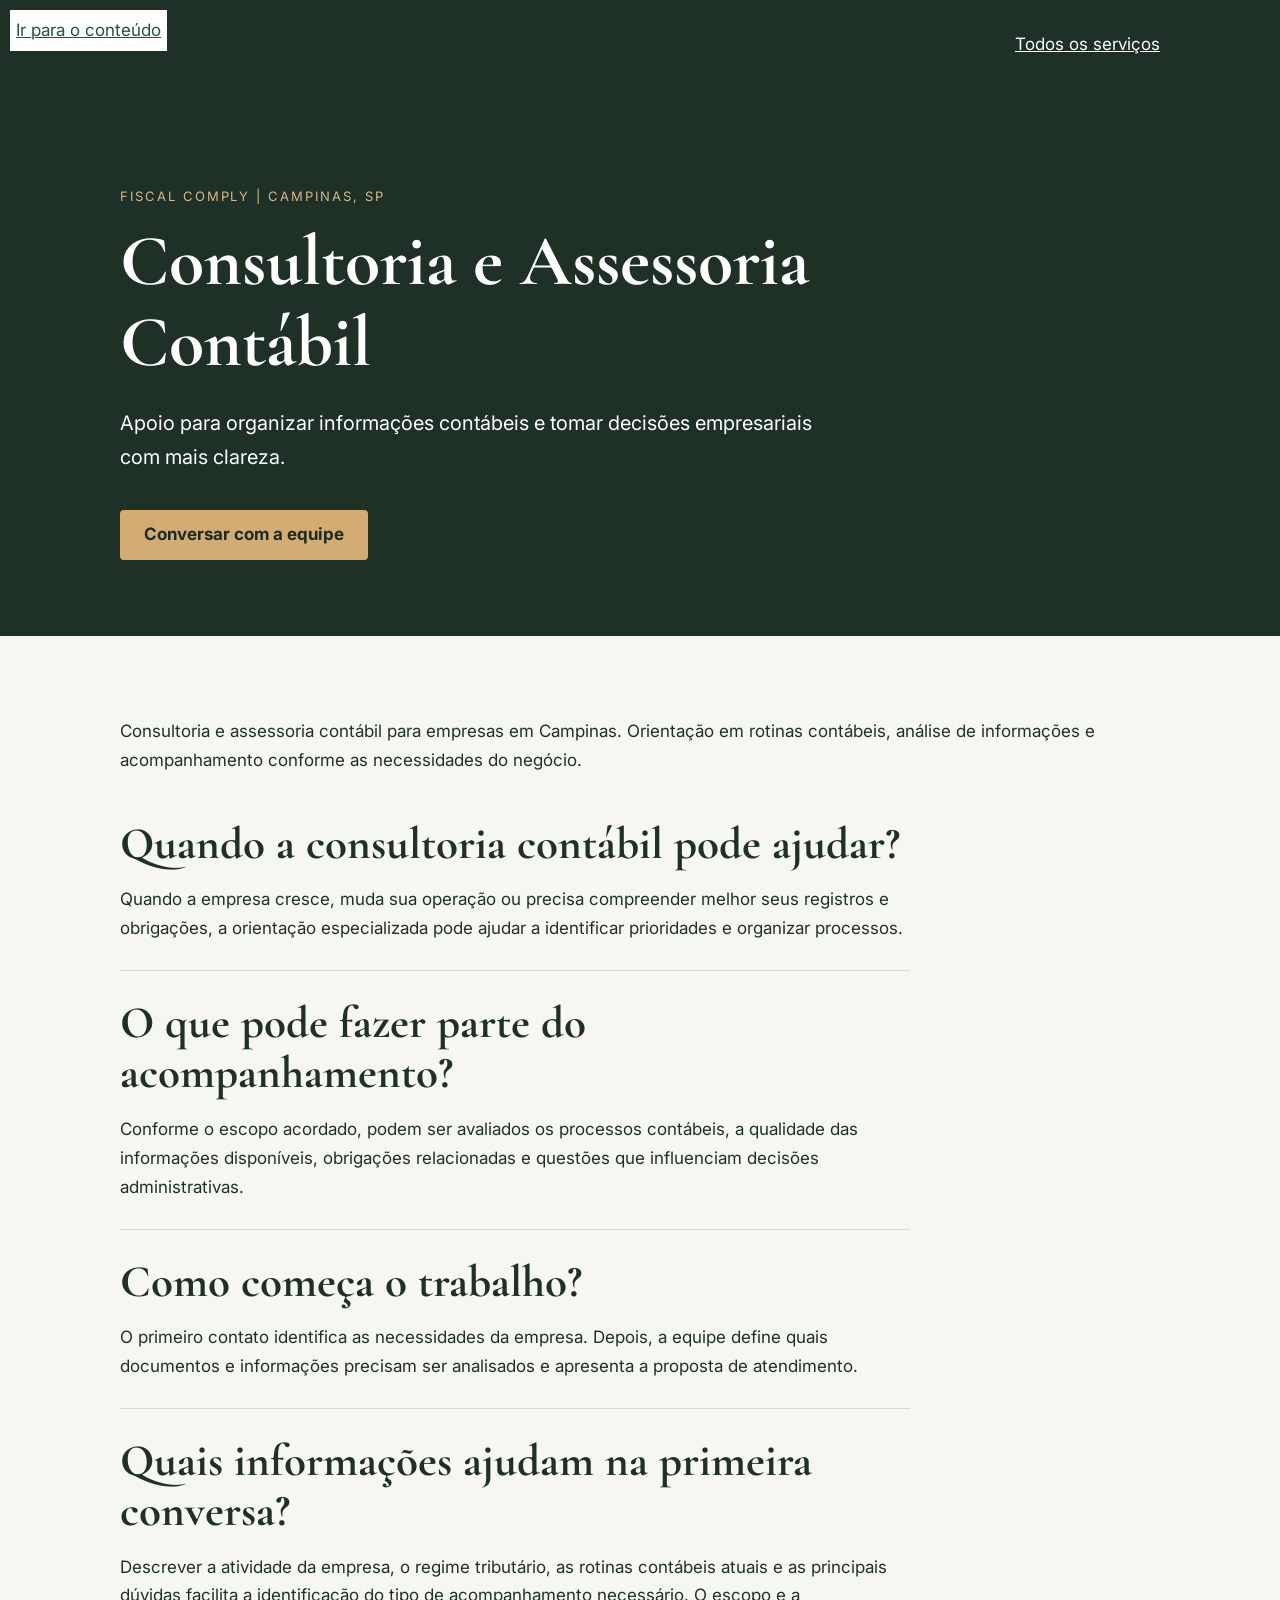
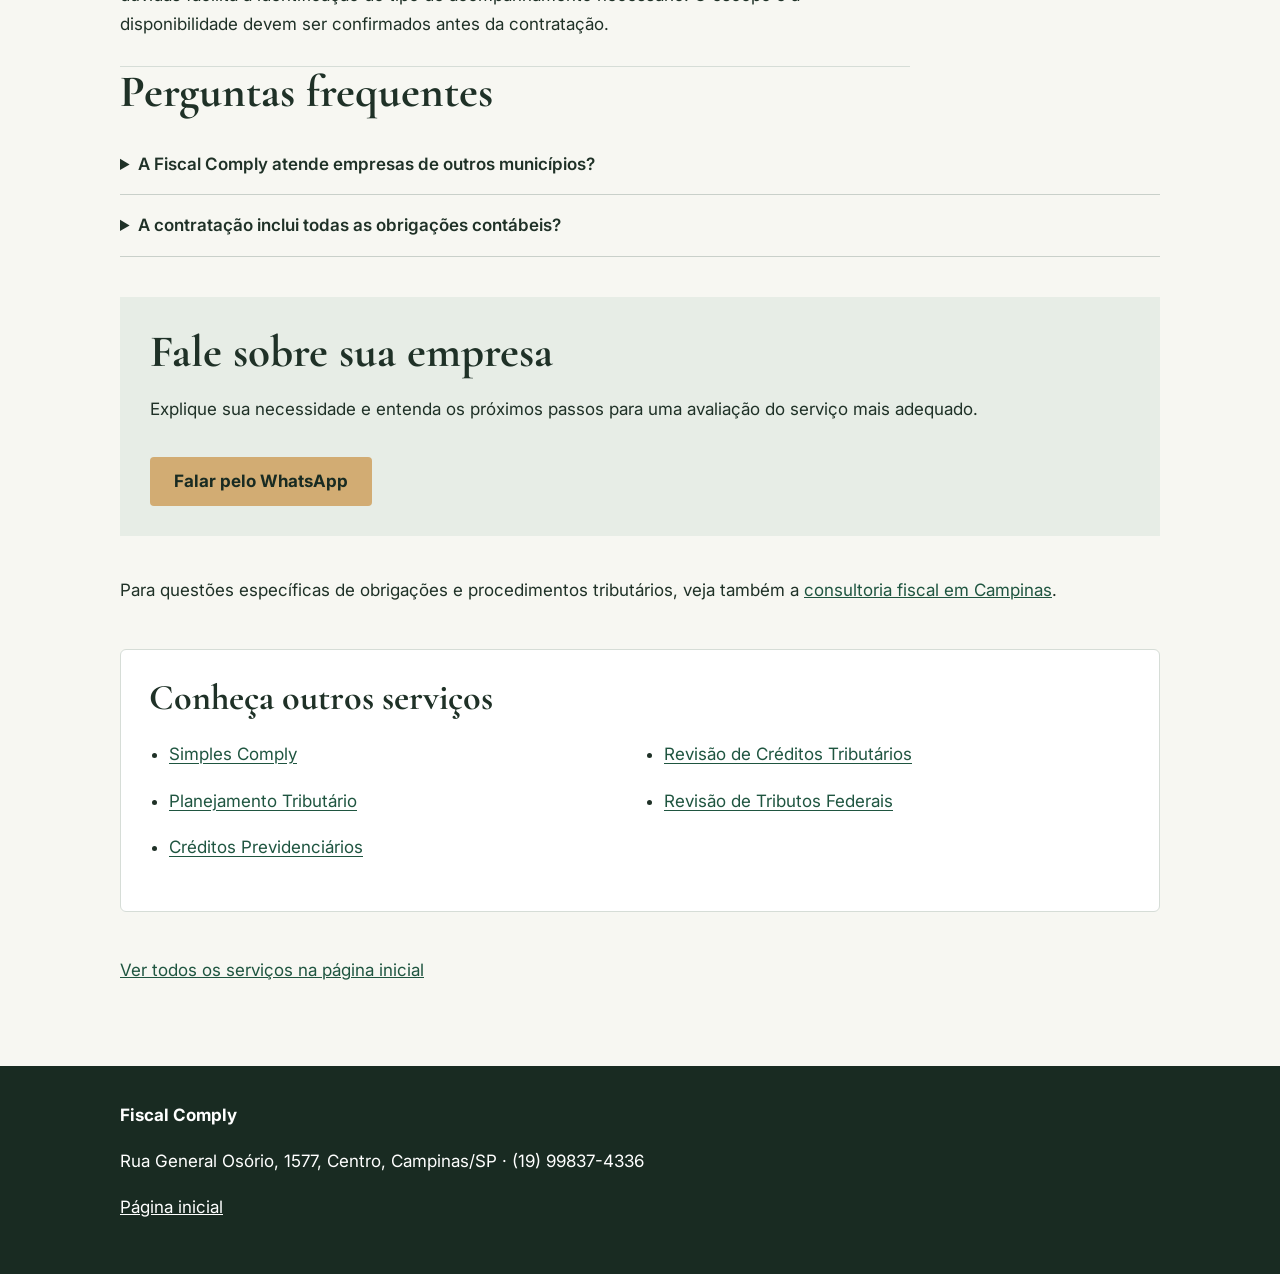
==== commit ef91ced6: "Link Campinas fiscal consulting page from existing site" ====
--- a/consultoria-e-assessoria-contabil/index.html
+++ b/consultoria-e-assessoria-contabil/index.html
@@ -5,4 +5,4 @@
       gtag('js', new Date());
       gtag('config', 'G-9L14ZY31L9');
     </script>
-    </head><body><a href="#conteudo" class="skip" style="position:absolute;left:10px;top:10px;background:#fff;padding:6px">Ir para o conteúdo</a><header class="top"><div class="wrap"><a href="/" aria-label="Fiscal Comply, página inicial"><img src="/assets/logo/fiscal-comply-wordmark.png" width="190" height="42" alt="Fiscal Comply"></a><a href="/#servicos">Todos os serviços</a></div></header><main id="conteudo"><section class="hero"><div class="wrap"><p class="eyebrow">Fiscal Comply | Campinas, SP</p><h1>Consultoria e Assessoria Contábil</h1><p class="intro">Apoio para organizar informações contábeis e tomar decisões empresariais com mais clareza.</p><a class="button" href="https://wa.me/5519998374336?text=Ol%C3%A1%2C%20gostaria%20de%20informa%C3%A7%C3%B5es%20sobre%20Consultoria%20e%20Assessoria%20Cont%C3%A1bil." target="_blank" rel="noopener noreferrer">Conversar com a equipe</a></div></section><div class="wrap content"><p>Consultoria e assessoria contábil para empresas em Campinas. Orientação em rotinas contábeis, análise de informações e acompanhamento conforme as necessidades do negócio.</p><section class="panel"><h2>Quando a consultoria contábil pode ajudar?</h2><p>Quando a empresa cresce, muda sua operação ou precisa compreender melhor seus registros e obrigações, a orientação especializada pode ajudar a identificar prioridades e organizar processos.</p></section><section class="panel"><h2>O que pode fazer parte do acompanhamento?</h2><p>Conforme o escopo acordado, podem ser avaliados os processos contábeis, a qualidade das informações disponíveis, obrigações relacionadas e questões que influenciam decisões administrativas.</p></section><section class="panel"><h2>Como começa o trabalho?</h2><p>O primeiro contato identifica as necessidades da empresa. Depois, a equipe define quais documentos e informações precisam ser analisados e apresenta a proposta de atendimento.</p></section><section class="panel"><h2>Quais informações ajudam na primeira conversa?</h2><p>Descrever a atividade da empresa, o regime tributário, as rotinas contábeis atuais e as principais dúvidas facilita a identificação do tipo de acompanhamento necessário. O escopo e a disponibilidade devem ser confirmados antes da contratação.</p></section><section class="faq" aria-label="Perguntas frequentes"><h2>Perguntas frequentes</h2><details><summary>A Fiscal Comply atende empresas de outros municípios?</summary><p>Há possibilidade de atendimento remoto. O formato e a disponibilidade devem ser confirmados diretamente com a equipe.</p></details><details><summary>A contratação inclui todas as obrigações contábeis?</summary><p>Não necessariamente. Os serviços e responsabilidades dependem do escopo definido em proposta e contrato.</p></details></section><aside><h2>Fale sobre sua empresa</h2><p>Explique sua necessidade e entenda os próximos passos para uma avaliação do serviço mais adequado.</p><a class="button" href="https://wa.me/5519998374336?text=Ol%C3%A1%2C%20quero%20conversar%20sobre%20Consultoria%20e%20Assessoria%20Cont%C3%A1bil." target="_blank" rel="noopener noreferrer">Falar pelo WhatsApp</a></aside><nav class="related-services" aria-label="Outros serviços da Fiscal Comply"><h2>Conheça outros serviços</h2><ul><li><a href="/simples-comply/">Simples Comply</a></li><li><a href="/revisao-de-creditos-tributarios/">Revisão de Créditos Tributários</a></li><li><a href="/planejamento-tributario/">Planejamento Tributário</a></li><li><a href="/revisao-de-tributos-federais/">Revisão de Tributos Federais</a></li><li><a href="/creditos-previdenciarios/">Créditos Previdenciários</a></li></ul></nav><p><a href="/#servicos">Ver todos os serviços na página inicial</a></p></div></main><footer><div class="wrap"><strong>Fiscal Comply</strong><p>Rua General Osório, 1577, Centro, Campinas/SP · (19) 99837-4336</p><p><a href="/">Página inicial</a></p></div></footer><script src="/whatsapp-tracking.js" defer></script></body></html>+    <script type="application/ld+json">{"@context":"https://schema.org","@type":"BreadcrumbList","itemListElement":[{"@type":"ListItem","position":1,"name":"Início","item":"https://fiscalcomply.com.br/"},{"@type":"ListItem","position":2,"name":"Consultoria e Assessoria Contábil","item":"https://fiscalcomply.com.br/consultoria-e-assessoria-contabil/"}]}</script></head><body><a href="#conteudo" class="skip" style="position:absolute;left:10px;top:10px;background:#fff;padding:6px">Ir para o conteúdo</a><header class="top"><div class="wrap"><a href="/" aria-label="Fiscal Comply, página inicial"><img src="/assets/logo/fiscal-comply-wordmark.png" width="190" height="42" alt="Fiscal Comply"></a><a href="/#servicos">Todos os serviços</a></div></header><main id="conteudo"><section class="hero"><div class="wrap"><p class="eyebrow">Fiscal Comply | Campinas, SP</p><h1>Consultoria e Assessoria Contábil</h1><p class="intro">Apoio para organizar informações contábeis e tomar decisões empresariais com mais clareza.</p><a class="button" href="https://wa.me/5519998374336?text=Ol%C3%A1%2C%20gostaria%20de%20informa%C3%A7%C3%B5es%20sobre%20Consultoria%20e%20Assessoria%20Cont%C3%A1bil." target="_blank" rel="noopener noreferrer">Conversar com a equipe</a></div></section><div class="wrap content"><p>Consultoria e assessoria contábil para empresas em Campinas. Orientação em rotinas contábeis, análise de informações e acompanhamento conforme as necessidades do negócio.</p><section class="panel"><h2>Quando a consultoria contábil pode ajudar?</h2><p>Quando a empresa cresce, muda sua operação ou precisa compreender melhor seus registros e obrigações, a orientação especializada pode ajudar a identificar prioridades e organizar processos.</p></section><section class="panel"><h2>O que pode fazer parte do acompanhamento?</h2><p>Conforme o escopo acordado, podem ser avaliados os processos contábeis, a qualidade das informações disponíveis, obrigações relacionadas e questões que influenciam decisões administrativas.</p></section><section class="panel"><h2>Como começa o trabalho?</h2><p>O primeiro contato identifica as necessidades da empresa. Depois, a equipe define quais documentos e informações precisam ser analisados e apresenta a proposta de atendimento.</p></section><section class="panel"><h2>Quais informações ajudam na primeira conversa?</h2><p>Descrever a atividade da empresa, o regime tributário, as rotinas contábeis atuais e as principais dúvidas facilita a identificação do tipo de acompanhamento necessário. O escopo e a disponibilidade devem ser confirmados antes da contratação.</p></section><section class="faq" aria-label="Perguntas frequentes"><h2>Perguntas frequentes</h2><details><summary>A Fiscal Comply atende empresas de outros municípios?</summary><p>Há possibilidade de atendimento remoto. O formato e a disponibilidade devem ser confirmados diretamente com a equipe.</p></details><details><summary>A contratação inclui todas as obrigações contábeis?</summary><p>Não necessariamente. Os serviços e responsabilidades dependem do escopo definido em proposta e contrato.</p></details></section><aside><h2>Fale sobre sua empresa</h2><p>Explique sua necessidade e entenda os próximos passos para uma avaliação do serviço mais adequado.</p><a class="button" href="https://wa.me/5519998374336?text=Ol%C3%A1%2C%20quero%20conversar%20sobre%20Consultoria%20e%20Assessoria%20Cont%C3%A1bil." target="_blank" rel="noopener noreferrer">Falar pelo WhatsApp</a></aside><p>Para questões específicas de obrigações e procedimentos tributários, veja também a <a href="/consultoria-fiscal-campinas/">consultoria fiscal em Campinas</a>.</p><nav class="related-services" aria-label="Outros serviços da Fiscal Comply"><h2>Conheça outros serviços</h2><ul><li><a href="/simples-comply/">Simples Comply</a></li><li><a href="/revisao-de-creditos-tributarios/">Revisão de Créditos Tributários</a></li><li><a href="/planejamento-tributario/">Planejamento Tributário</a></li><li><a href="/revisao-de-tributos-federais/">Revisão de Tributos Federais</a></li><li><a href="/creditos-previdenciarios/">Créditos Previdenciários</a></li></ul></nav><p><a href="/#servicos">Ver todos os serviços na página inicial</a></p></div></main><footer><div class="wrap"><strong>Fiscal Comply</strong><p>Rua General Osório, 1577, Centro, Campinas/SP · (19) 99837-4336</p><p><a href="/">Página inicial</a></p></div></footer><script src="/whatsapp-tracking.js" defer></script></body></html>
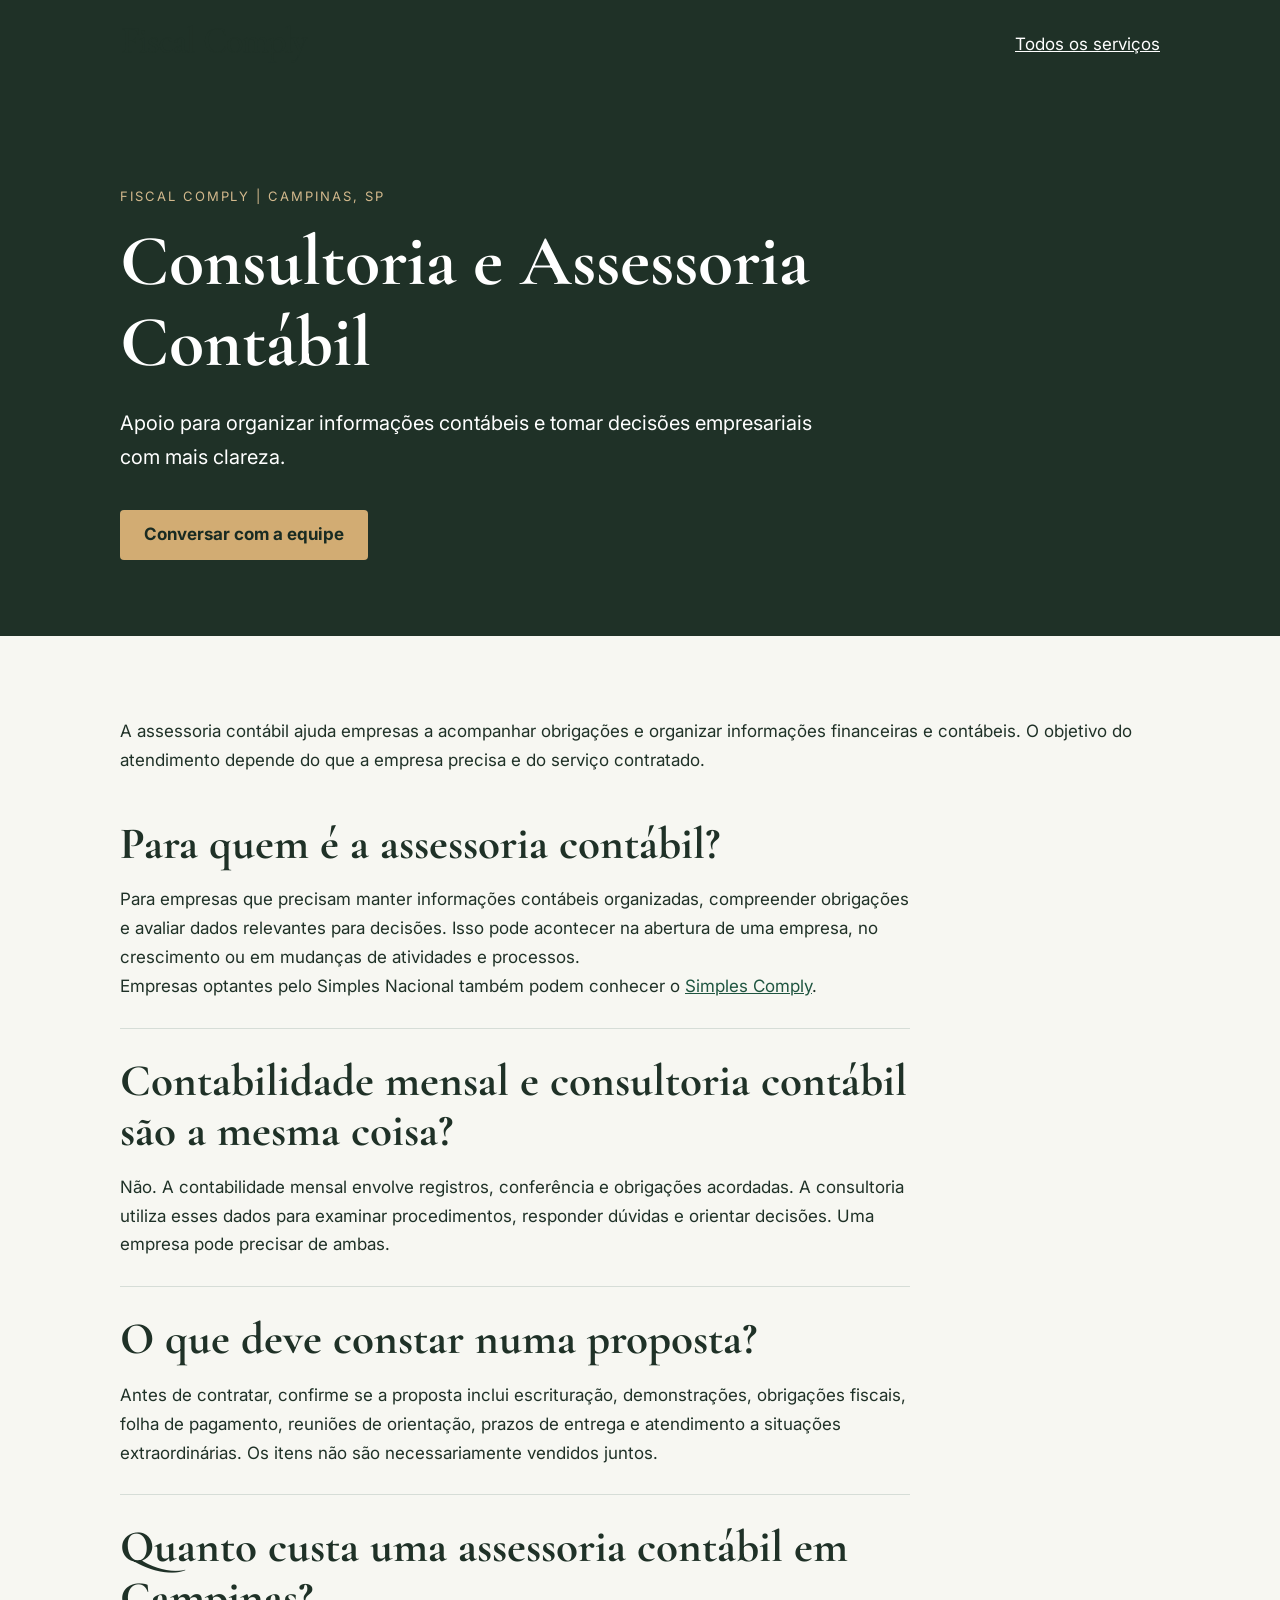
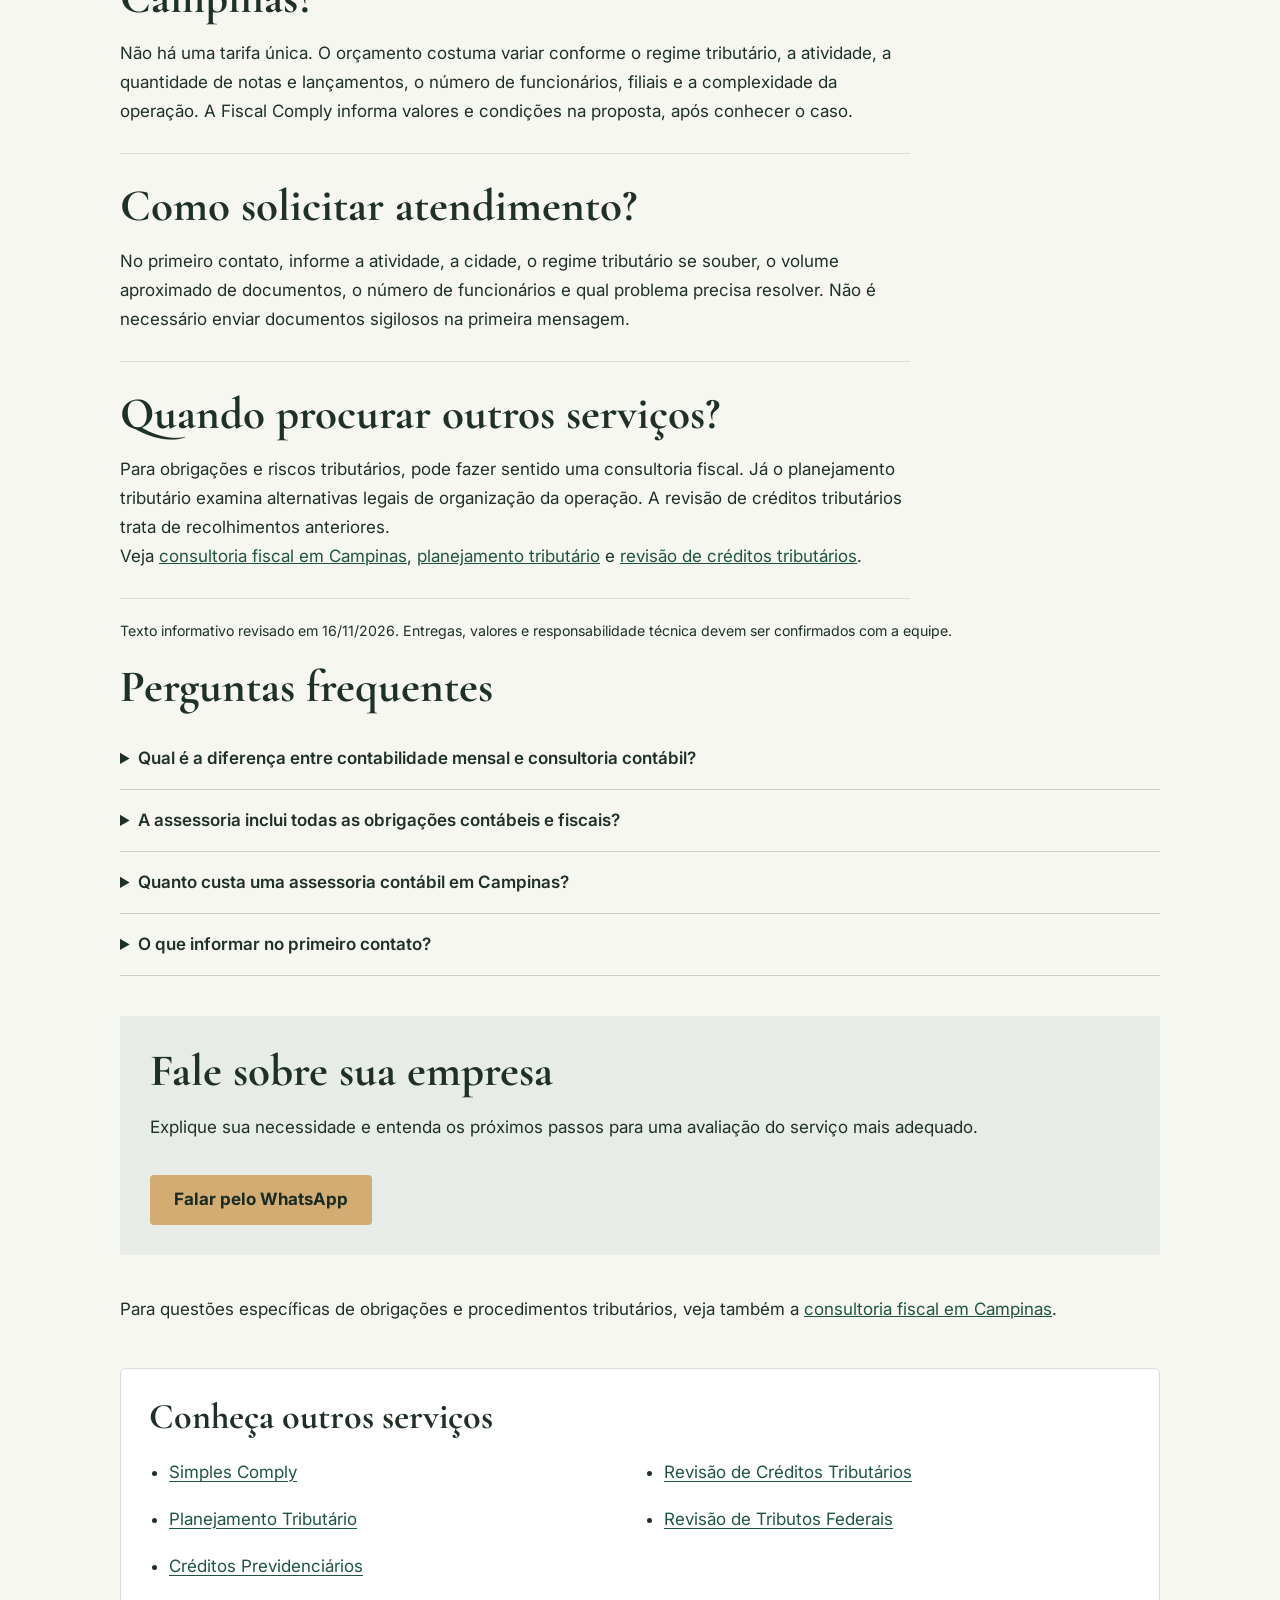
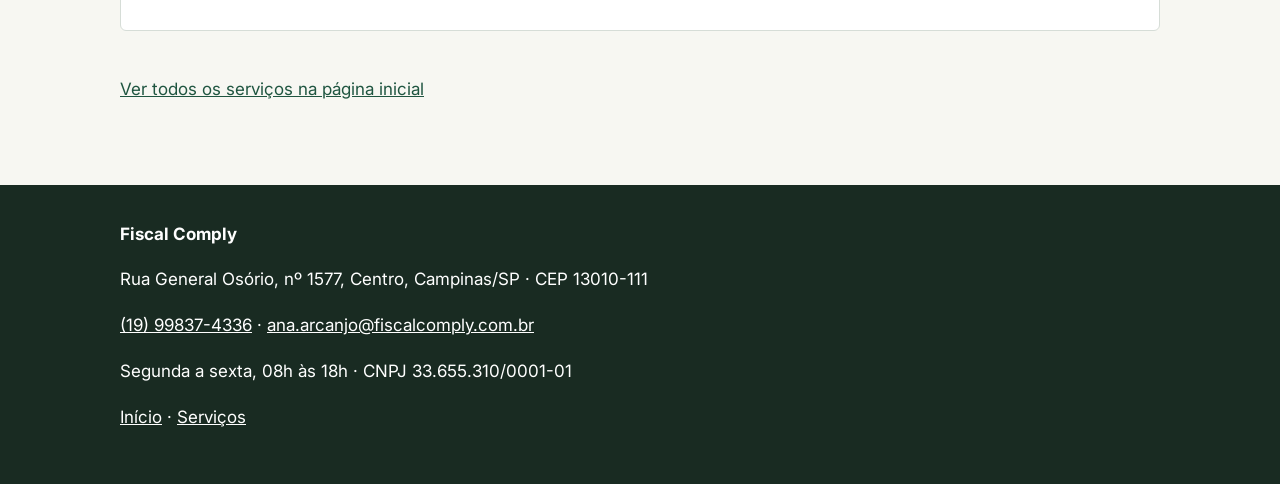
==== commit 3aaf566a: "Clarify accounting advisory service, pricing factors, FAQs and local schema" ====
--- a/consultoria-e-assessoria-contabil/index.html
+++ b/consultoria-e-assessoria-contabil/index.html
@@ -1,8 +1,8 @@
-<!doctype html><html lang="pt-BR"><head><meta charset="utf-8"><meta name="viewport" content="width=device-width,initial-scale=1"><title>Assessoria e Consultoria Contábil em Campinas | Fiscal Comply</title><meta name="description" content="Assessoria e consultoria contábil para empresas em Campinas. Avalie rotinas, informações financeiras e necessidades de acompanhamento contábil."><meta name="robots" content="index, follow"><link rel="canonical" href="https://fiscalcomply.com.br/consultoria-e-assessoria-contabil/"><meta property="og:type" content="website"><meta property="og:title" content="Assessoria e Consultoria Contábil em Campinas | Fiscal Comply"><meta property="og:description" content="Assessoria e consultoria contábil para empresas em Campinas. Avalie rotinas, informações financeiras e necessidades de acompanhamento contábil."><meta property="og:url" content="https://fiscalcomply.com.br/consultoria-e-assessoria-contabil/"><meta property="og:image" content="https://fiscalcomply.com.br/assets/images/og-image.jpg"><link rel="icon" href="/assets/icons/favicon.ico"><link rel="preconnect" href="https://fonts.googleapis.com"><link rel="preconnect" href="https://fonts.gstatic.com" crossorigin><link href="https://fonts.googleapis.com/css2?family=Cormorant+Garamond:wght@500;600;700&amp;family=Inter:wght@400;500;600;700&amp;display=swap" rel="stylesheet"><link rel="stylesheet" href="/servicos.css"><script type="application/ld+json">{"@context":"https://schema.org","@type":"Service","name":"Consultoria e Assessoria Contábil","description":"Consultoria e assessoria contábil para empresas em Campinas. Orientação em rotinas contábeis, análise de informações e acompanhamento conforme as necessidades do negócio.","provider":{"@type":"Organization","name":"Fiscal Comply","url":"https://fiscalcomply.com.br/"},"areaServed":{"@type":"Country","name":"Brasil"}}</script><script async src="https://www.googletagmanager.com/gtag/js?id=G-9L14ZY31L9"></script>
+<!doctype html><html lang="pt-BR"><head><meta charset="utf-8"><meta name="viewport" content="width=device-width,initial-scale=1"><title>Assessoria e Consultoria Contábil em Campinas | Fiscal Comply</title><meta name="description" content="Assessoria contábil em Campinas: entenda os serviços, o que influencia o orçamento e como solicitar uma avaliação à Fiscal Comply."><meta name="robots" content="index, follow"><link rel="canonical" href="https://fiscalcomply.com.br/consultoria-e-assessoria-contabil/"><meta property="og:type" content="website"><meta property="og:title" content="Assessoria e Consultoria Contábil em Campinas | Fiscal Comply"><meta property="og:description" content="Assessoria contábil em Campinas: entenda os serviços, o que influencia o orçamento e como solicitar uma avaliação à Fiscal Comply."><meta property="og:url" content="https://fiscalcomply.com.br/consultoria-e-assessoria-contabil/"><meta property="og:image" content="https://fiscalcomply.com.br/assets/images/og-image.jpg"><meta property="og:site_name" content="Fiscal Comply"><meta property="og:locale" content="pt_BR"><meta name="twitter:card" content="summary_large_image"><link rel="icon" href="/assets/icons/favicon.ico"><link rel="preconnect" href="https://fonts.googleapis.com"><link rel="preconnect" href="https://fonts.gstatic.com" crossorigin><link href="https://fonts.googleapis.com/css2?family=Cormorant+Garamond:wght@500;600;700&amp;family=Inter:wght@400;500;600;700&amp;display=swap" rel="stylesheet"><link rel="stylesheet" href="/servicos.css"><script async src="https://www.googletagmanager.com/gtag/js?id=G-9L14ZY31L9"></script>
     <script>
       window.dataLayer = window.dataLayer || [];
       function gtag(){dataLayer.push(arguments);}
       gtag('js', new Date());
       gtag('config', 'G-9L14ZY31L9');
     </script>
-    <script type="application/ld+json">{"@context":"https://schema.org","@type":"BreadcrumbList","itemListElement":[{"@type":"ListItem","position":1,"name":"Início","item":"https://fiscalcomply.com.br/"},{"@type":"ListItem","position":2,"name":"Consultoria e Assessoria Contábil","item":"https://fiscalcomply.com.br/consultoria-e-assessoria-contabil/"}]}</script></head><body><a href="#conteudo" class="skip" style="position:absolute;left:10px;top:10px;background:#fff;padding:6px">Ir para o conteúdo</a><header class="top"><div class="wrap"><a href="/" aria-label="Fiscal Comply, página inicial"><img src="/assets/logo/fiscal-comply-wordmark.png" width="190" height="42" alt="Fiscal Comply"></a><a href="/#servicos">Todos os serviços</a></div></header><main id="conteudo"><section class="hero"><div class="wrap"><p class="eyebrow">Fiscal Comply | Campinas, SP</p><h1>Consultoria e Assessoria Contábil</h1><p class="intro">Apoio para organizar informações contábeis e tomar decisões empresariais com mais clareza.</p><a class="button" href="https://wa.me/5519998374336?text=Ol%C3%A1%2C%20gostaria%20de%20informa%C3%A7%C3%B5es%20sobre%20Consultoria%20e%20Assessoria%20Cont%C3%A1bil." target="_blank" rel="noopener noreferrer">Conversar com a equipe</a></div></section><div class="wrap content"><p>Consultoria e assessoria contábil para empresas em Campinas. Orientação em rotinas contábeis, análise de informações e acompanhamento conforme as necessidades do negócio.</p><section class="panel"><h2>Quando a consultoria contábil pode ajudar?</h2><p>Quando a empresa cresce, muda sua operação ou precisa compreender melhor seus registros e obrigações, a orientação especializada pode ajudar a identificar prioridades e organizar processos.</p></section><section class="panel"><h2>O que pode fazer parte do acompanhamento?</h2><p>Conforme o escopo acordado, podem ser avaliados os processos contábeis, a qualidade das informações disponíveis, obrigações relacionadas e questões que influenciam decisões administrativas.</p></section><section class="panel"><h2>Como começa o trabalho?</h2><p>O primeiro contato identifica as necessidades da empresa. Depois, a equipe define quais documentos e informações precisam ser analisados e apresenta a proposta de atendimento.</p></section><section class="panel"><h2>Quais informações ajudam na primeira conversa?</h2><p>Descrever a atividade da empresa, o regime tributário, as rotinas contábeis atuais e as principais dúvidas facilita a identificação do tipo de acompanhamento necessário. O escopo e a disponibilidade devem ser confirmados antes da contratação.</p></section><section class="faq" aria-label="Perguntas frequentes"><h2>Perguntas frequentes</h2><details><summary>A Fiscal Comply atende empresas de outros municípios?</summary><p>Há possibilidade de atendimento remoto. O formato e a disponibilidade devem ser confirmados diretamente com a equipe.</p></details><details><summary>A contratação inclui todas as obrigações contábeis?</summary><p>Não necessariamente. Os serviços e responsabilidades dependem do escopo definido em proposta e contrato.</p></details></section><aside><h2>Fale sobre sua empresa</h2><p>Explique sua necessidade e entenda os próximos passos para uma avaliação do serviço mais adequado.</p><a class="button" href="https://wa.me/5519998374336?text=Ol%C3%A1%2C%20quero%20conversar%20sobre%20Consultoria%20e%20Assessoria%20Cont%C3%A1bil." target="_blank" rel="noopener noreferrer">Falar pelo WhatsApp</a></aside><p>Para questões específicas de obrigações e procedimentos tributários, veja também a <a href="/consultoria-fiscal-campinas/">consultoria fiscal em Campinas</a>.</p><nav class="related-services" aria-label="Outros serviços da Fiscal Comply"><h2>Conheça outros serviços</h2><ul><li><a href="/simples-comply/">Simples Comply</a></li><li><a href="/revisao-de-creditos-tributarios/">Revisão de Créditos Tributários</a></li><li><a href="/planejamento-tributario/">Planejamento Tributário</a></li><li><a href="/revisao-de-tributos-federais/">Revisão de Tributos Federais</a></li><li><a href="/creditos-previdenciarios/">Créditos Previdenciários</a></li></ul></nav><p><a href="/#servicos">Ver todos os serviços na página inicial</a></p></div></main><footer><div class="wrap"><strong>Fiscal Comply</strong><p>Rua General Osório, 1577, Centro, Campinas/SP · (19) 99837-4336</p><p><a href="/">Página inicial</a></p></div></footer><script src="/whatsapp-tracking.js" defer></script></body></html>+    <script type="application/ld+json">{"@context":"https://schema.org","@graph":[{"@type":"Service","@id":"https://fiscalcomply.com.br/consultoria-e-assessoria-contabil/#service","name":"Consultoria e Assessoria Contábil","serviceType":"Consultoria e acompanhamento contábil empresarial","url":"https://fiscalcomply.com.br/consultoria-e-assessoria-contabil/","description":"Assessoria contábil em Campinas: entenda os serviços, o que influencia o orçamento e como solicitar uma avaliação à Fiscal Comply.","provider":{"@id":"https://fiscalcomply.com.br/#organization"},"areaServed":{"@type":"City","name":"Campinas"}},{"@type":"BreadcrumbList","itemListElement":[{"@type":"ListItem","position":1,"name":"Início","item":"https://fiscalcomply.com.br/"},{"@type":"ListItem","position":2,"name":"Consultoria e Assessoria Contábil","item":"https://fiscalcomply.com.br/consultoria-e-assessoria-contabil/"}]},{"@type":"FAQPage","mainEntity":[{"@type":"Question","name":"Qual é a diferença entre contabilidade mensal e consultoria contábil?","acceptedAnswer":{"@type":"Answer","text":"A contabilidade mensal acompanha registros e obrigações previstos no contrato. A consultoria contábil analisa dados e procedimentos para orientar decisões. As duas atividades podem se complementar."}},{"@type":"Question","name":"A assessoria inclui todas as obrigações contábeis e fiscais?","acceptedAnswer":{"@type":"Answer","text":"Não necessariamente. A proposta deve discriminar escrituração, apuração tributária, folha de pagamento, declarações e reuniões, além de responsabilidades e eventuais serviços extras."}},{"@type":"Question","name":"Quanto custa uma assessoria contábil em Campinas?","acceptedAnswer":{"@type":"Answer","text":"O preço depende de fatores como regime tributário, atividade, volume de notas e lançamentos, quantidade de funcionários e complexidade das operações. O orçamento da Fiscal Comply é definido após conhecer as necessidades da empresa."}},{"@type":"Question","name":"O que informar no primeiro contato?","acceptedAnswer":{"@type":"Answer","text":"Informe a atividade da empresa, regime tributário se conhecido, volume aproximado de notas, quantidade de funcionários e principal dificuldade. Documentos sigilosos não precisam ser enviados no primeiro contato."}}]}]}</script></head><body><a href="#conteudo" class="skip-link">Ir para o conteúdo</a><header class="top"><div class="wrap"><a href="/" aria-label="Fiscal Comply, página inicial"><img src="/assets/logo/fiscal-comply-wordmark.png" width="190" height="42" alt="Fiscal Comply"></a><a href="/#servicos">Todos os serviços</a></div></header><main id="conteudo"><section class="hero"><div class="wrap"><p class="eyebrow">Fiscal Comply | Campinas, SP</p><h1>Consultoria e Assessoria Contábil</h1><p class="intro">Apoio para organizar informações contábeis e tomar decisões empresariais com mais clareza.</p><a class="button" href="https://wa.me/5519998374336?text=Ol%C3%A1%2C%20gostaria%20de%20informa%C3%A7%C3%B5es%20sobre%20Consultoria%20e%20Assessoria%20Cont%C3%A1bil." target="_blank" rel="noopener noreferrer">Conversar com a equipe</a></div></section><div class="wrap content"><p>A assessoria contábil ajuda empresas a acompanhar obrigações e organizar informações financeiras e contábeis. O objetivo do atendimento depende do que a empresa precisa e do serviço contratado.</p><section class="panel"><h2>Para quem é a assessoria contábil?</h2><p>Para empresas que precisam manter informações contábeis organizadas, compreender obrigações e avaliar dados relevantes para decisões. Isso pode acontecer na abertura de uma empresa, no crescimento ou em mudanças de atividades e processos.</p><p>Empresas optantes pelo Simples Nacional também podem conhecer o <a href="/simples-comply/">Simples Comply</a>.</p></section><section class="panel"><h2>Contabilidade mensal e consultoria contábil são a mesma coisa?</h2><p>Não. A contabilidade mensal envolve registros, conferência e obrigações acordadas. A consultoria utiliza esses dados para examinar procedimentos, responder dúvidas e orientar decisões. Uma empresa pode precisar de ambas.</p></section><section class="panel"><h2>O que deve constar numa proposta?</h2><p>Antes de contratar, confirme se a proposta inclui escrituração, demonstrações, obrigações fiscais, folha de pagamento, reuniões de orientação, prazos de entrega e atendimento a situações extraordinárias. Os itens não são necessariamente vendidos juntos.</p></section><section class="panel"><h2>Quanto custa uma assessoria contábil em Campinas?</h2><p>Não há uma tarifa única. O orçamento costuma variar conforme o regime tributário, a atividade, a quantidade de notas e lançamentos, o número de funcionários, filiais e a complexidade da operação. A Fiscal Comply informa valores e condições na proposta, após conhecer o caso.</p></section><section class="panel"><h2>Como solicitar atendimento?</h2><p>No primeiro contato, informe a atividade, a cidade, o regime tributário se souber, o volume aproximado de documentos, o número de funcionários e qual problema precisa resolver. Não é necessário enviar documentos sigilosos na primeira mensagem.</p></section><section class="panel"><h2>Quando procurar outros serviços?</h2><p>Para obrigações e riscos tributários, pode fazer sentido uma consultoria fiscal. Já o planejamento tributário examina alternativas legais de organização da operação. A revisão de créditos tributários trata de recolhimentos anteriores.</p><p>Veja <a href="/consultoria-fiscal-campinas/">consultoria fiscal em Campinas</a>, <a href="/planejamento-tributario/">planejamento tributário</a> e <a href="/revisao-de-creditos-tributarios/">revisão de créditos tributários</a>.</p></section><p><small>Texto informativo revisado em <time datetime="2026-11-16">16/11/2026</time>. Entregas, valores e responsabilidade técnica devem ser confirmados com a equipe.</small></p><section class="faq" aria-label="Perguntas frequentes"><h2>Perguntas frequentes</h2><details><summary>Qual é a diferença entre contabilidade mensal e consultoria contábil?</summary><p>A contabilidade mensal acompanha registros e obrigações previstos no contrato. A consultoria contábil analisa dados e procedimentos para orientar decisões. As duas atividades podem se complementar.</p></details><details><summary>A assessoria inclui todas as obrigações contábeis e fiscais?</summary><p>Não necessariamente. A proposta deve discriminar escrituração, apuração tributária, folha de pagamento, declarações e reuniões, além de responsabilidades e eventuais serviços extras.</p></details><details><summary>Quanto custa uma assessoria contábil em Campinas?</summary><p>O preço depende de fatores como regime tributário, atividade, volume de notas e lançamentos, quantidade de funcionários e complexidade das operações. O orçamento da Fiscal Comply é definido após conhecer as necessidades da empresa.</p></details><details><summary>O que informar no primeiro contato?</summary><p>Informe a atividade da empresa, regime tributário se conhecido, volume aproximado de notas, quantidade de funcionários e principal dificuldade. Documentos sigilosos não precisam ser enviados no primeiro contato.</p></details></section><aside><h2>Fale sobre sua empresa</h2><p>Explique sua necessidade e entenda os próximos passos para uma avaliação do serviço mais adequado.</p><a class="button" href="https://wa.me/5519998374336?text=Ol%C3%A1%2C%20quero%20conversar%20sobre%20Consultoria%20e%20Assessoria%20Cont%C3%A1bil." target="_blank" rel="noopener noreferrer">Falar pelo WhatsApp</a></aside><p>Para questões específicas de obrigações e procedimentos tributários, veja também a <a href="/consultoria-fiscal-campinas/">consultoria fiscal em Campinas</a>.</p><nav class="related-services" aria-label="Outros serviços da Fiscal Comply"><h2>Conheça outros serviços</h2><ul><li><a href="/simples-comply/">Simples Comply</a></li><li><a href="/revisao-de-creditos-tributarios/">Revisão de Créditos Tributários</a></li><li><a href="/planejamento-tributario/">Planejamento Tributário</a></li><li><a href="/revisao-de-tributos-federais/">Revisão de Tributos Federais</a></li><li><a href="/creditos-previdenciarios/">Créditos Previdenciários</a></li></ul></nav><p><a href="/#servicos">Ver todos os serviços na página inicial</a></p></div></main><footer><div class="wrap"><strong>Fiscal Comply</strong><p>Rua General Osório, nº 1577, Centro, Campinas/SP · CEP 13010-111</p><p><a href="tel:+5519998374336">(19) 99837-4336</a> · <a href="mailto:ana.arcanjo@fiscalcomply.com.br">ana.arcanjo@fiscalcomply.com.br</a></p><p>Segunda a sexta, 08h às 18h · CNPJ 33.655.310/0001-01</p><p><a href="/">Início</a> · <a href="/#servicos">Serviços</a></p></div></footer><script src="/whatsapp-tracking.js" defer></script></body></html>
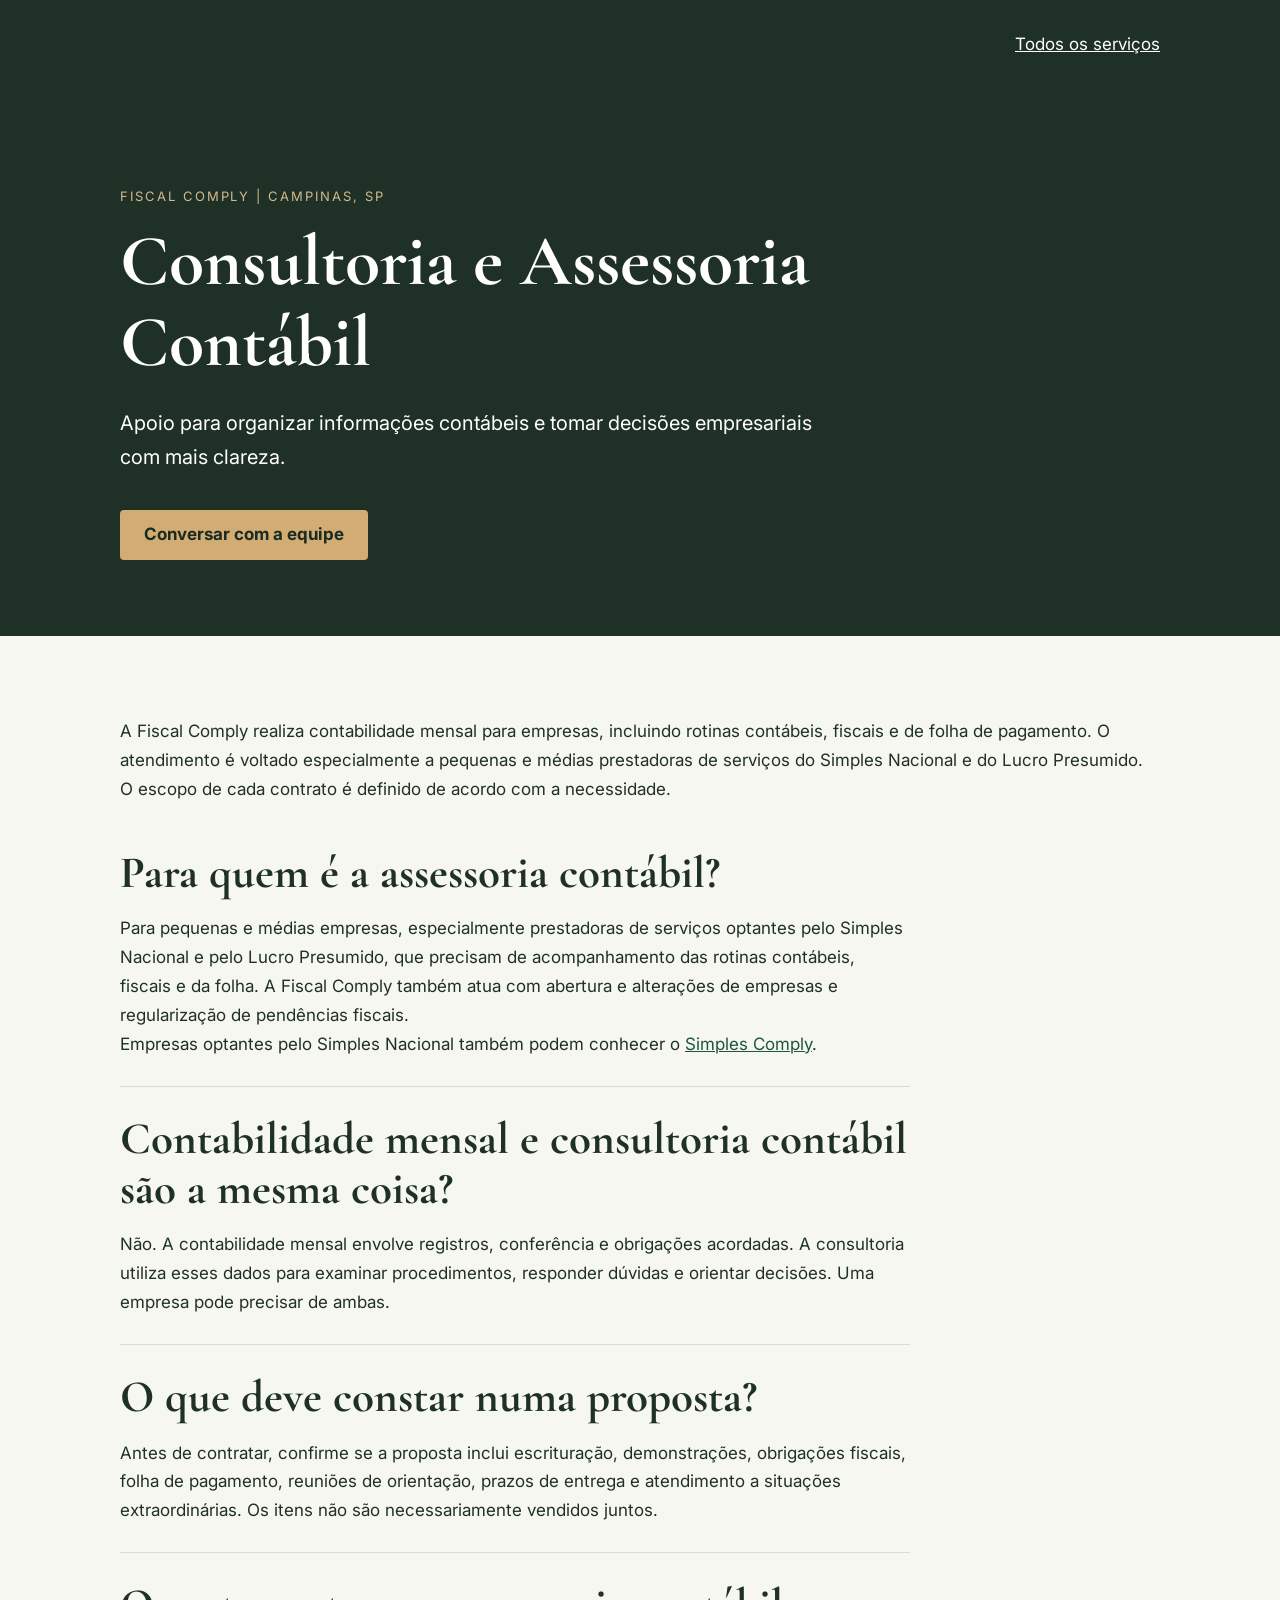
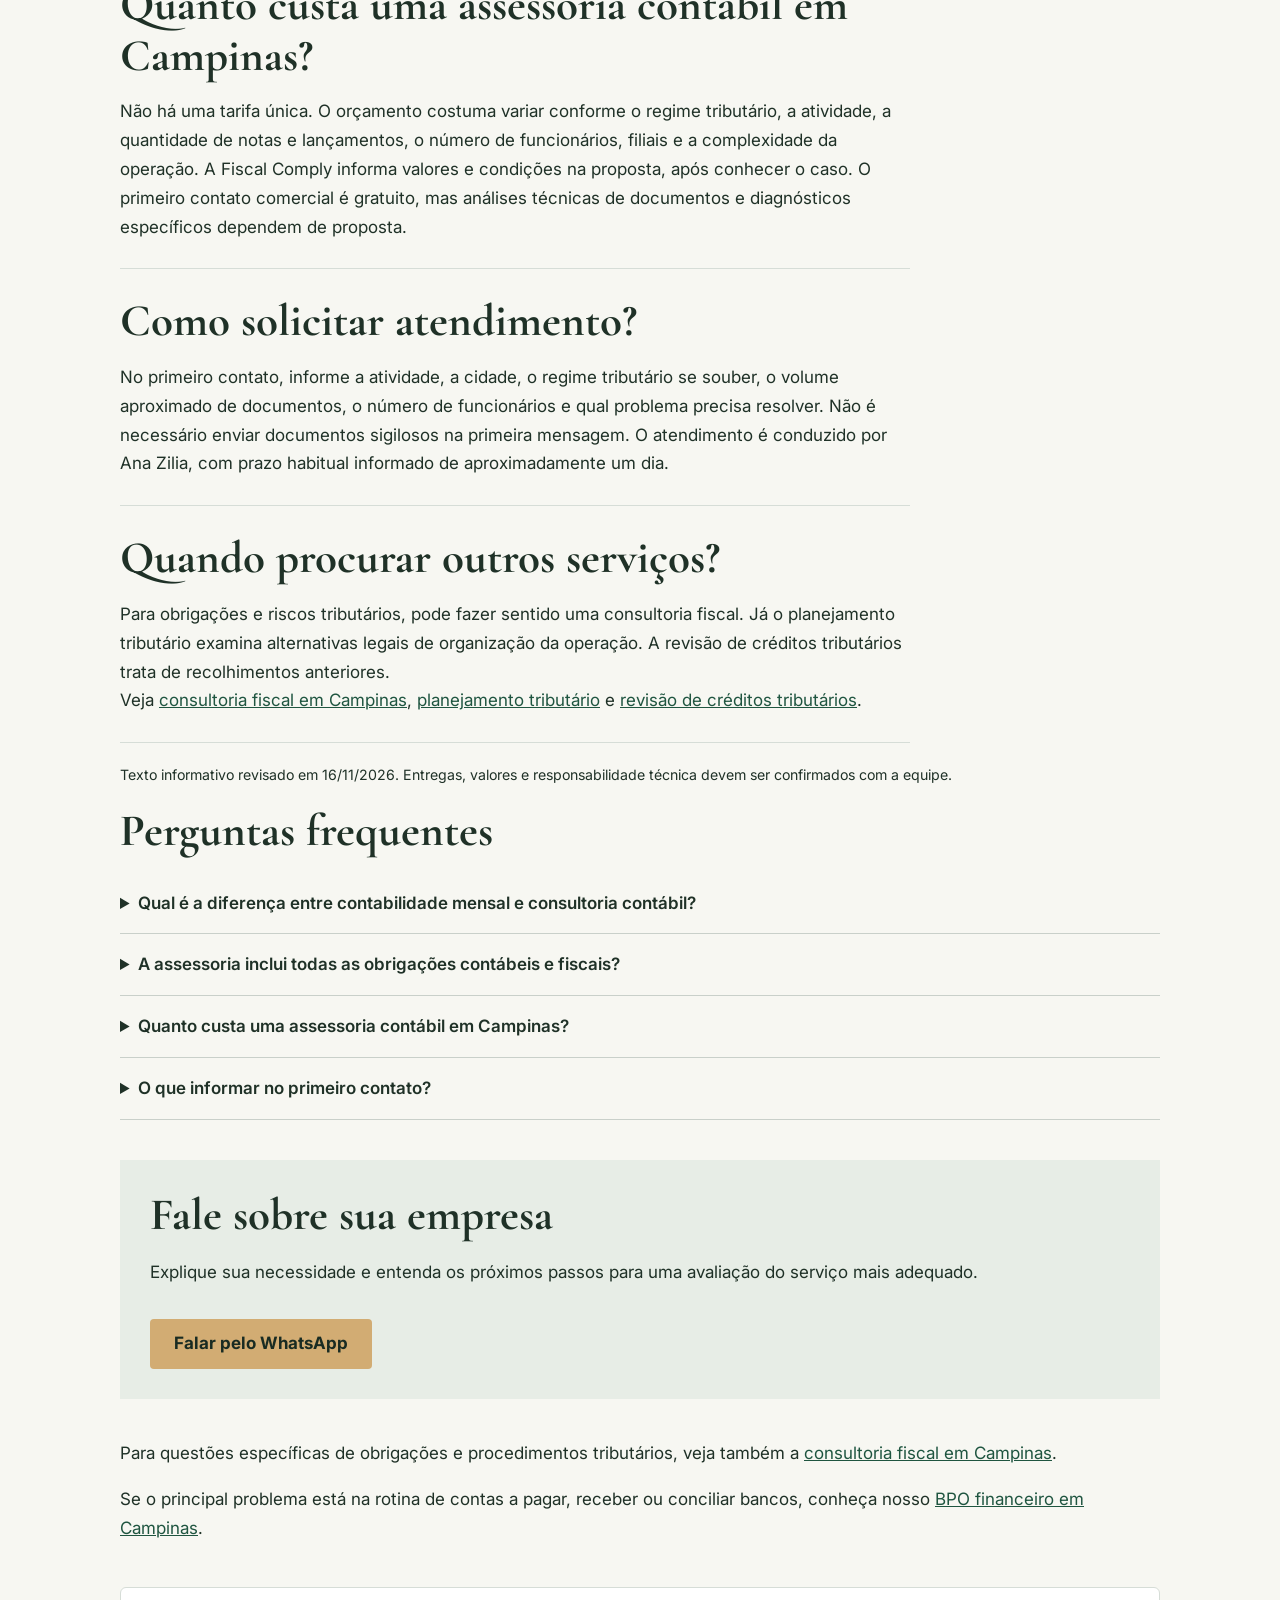
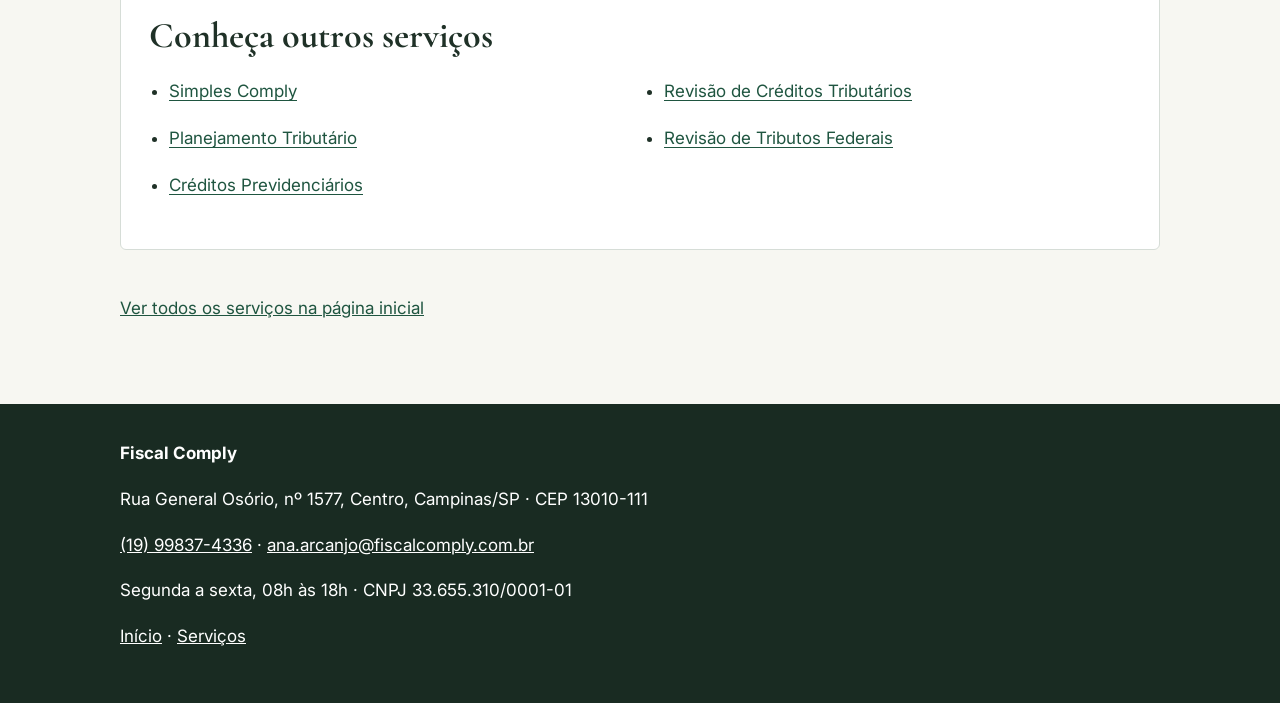
==== commit 1661eb9d: "Align site with Dona Ana confirmed commercial focus" ====
--- a/consultoria-e-assessoria-contabil/index.html
+++ b/consultoria-e-assessoria-contabil/index.html
@@ -5,4 +5,4 @@
       gtag('js', new Date());
       gtag('config', 'G-9L14ZY31L9');
     </script>
-    <script type="application/ld+json">{"@context":"https://schema.org","@graph":[{"@type":"Service","@id":"https://fiscalcomply.com.br/consultoria-e-assessoria-contabil/#service","name":"Consultoria e Assessoria Contábil","serviceType":"Consultoria e acompanhamento contábil empresarial","url":"https://fiscalcomply.com.br/consultoria-e-assessoria-contabil/","description":"Assessoria contábil em Campinas: entenda os serviços, o que influencia o orçamento e como solicitar uma avaliação à Fiscal Comply.","provider":{"@id":"https://fiscalcomply.com.br/#organization"},"areaServed":{"@type":"City","name":"Campinas"}},{"@type":"BreadcrumbList","itemListElement":[{"@type":"ListItem","position":1,"name":"Início","item":"https://fiscalcomply.com.br/"},{"@type":"ListItem","position":2,"name":"Consultoria e Assessoria Contábil","item":"https://fiscalcomply.com.br/consultoria-e-assessoria-contabil/"}]},{"@type":"FAQPage","mainEntity":[{"@type":"Question","name":"Qual é a diferença entre contabilidade mensal e consultoria contábil?","acceptedAnswer":{"@type":"Answer","text":"A contabilidade mensal acompanha registros e obrigações previstos no contrato. A consultoria contábil analisa dados e procedimentos para orientar decisões. As duas atividades podem se complementar."}},{"@type":"Question","name":"A assessoria inclui todas as obrigações contábeis e fiscais?","acceptedAnswer":{"@type":"Answer","text":"Não necessariamente. A proposta deve discriminar escrituração, apuração tributária, folha de pagamento, declarações e reuniões, além de responsabilidades e eventuais serviços extras."}},{"@type":"Question","name":"Quanto custa uma assessoria contábil em Campinas?","acceptedAnswer":{"@type":"Answer","text":"O preço depende de fatores como regime tributário, atividade, volume de notas e lançamentos, quantidade de funcionários e complexidade das operações. O orçamento da Fiscal Comply é definido após conhecer as necessidades da empresa."}},{"@type":"Question","name":"O que informar no primeiro contato?","acceptedAnswer":{"@type":"Answer","text":"Informe a atividade da empresa, regime tributário se conhecido, volume aproximado de notas, quantidade de funcionários e principal dificuldade. Documentos sigilosos não precisam ser enviados no primeiro contato."}}]}]}</script></head><body><a href="#conteudo" class="skip-link">Ir para o conteúdo</a><header class="top"><div class="wrap"><a href="/" aria-label="Fiscal Comply, página inicial"><img src="/assets/logo/fiscal-comply-wordmark.png" width="190" height="42" alt="Fiscal Comply"></a><a href="/#servicos">Todos os serviços</a></div></header><main id="conteudo"><section class="hero"><div class="wrap"><p class="eyebrow">Fiscal Comply | Campinas, SP</p><h1>Consultoria e Assessoria Contábil</h1><p class="intro">Apoio para organizar informações contábeis e tomar decisões empresariais com mais clareza.</p><a class="button" href="https://wa.me/5519998374336?text=Ol%C3%A1%2C%20gostaria%20de%20informa%C3%A7%C3%B5es%20sobre%20Consultoria%20e%20Assessoria%20Cont%C3%A1bil." target="_blank" rel="noopener noreferrer">Conversar com a equipe</a></div></section><div class="wrap content"><p>A assessoria contábil ajuda empresas a acompanhar obrigações e organizar informações financeiras e contábeis. O objetivo do atendimento depende do que a empresa precisa e do serviço contratado.</p><section class="panel"><h2>Para quem é a assessoria contábil?</h2><p>Para empresas que precisam manter informações contábeis organizadas, compreender obrigações e avaliar dados relevantes para decisões. Isso pode acontecer na abertura de uma empresa, no crescimento ou em mudanças de atividades e processos.</p><p>Empresas optantes pelo Simples Nacional também podem conhecer o <a href="/simples-comply/">Simples Comply</a>.</p></section><section class="panel"><h2>Contabilidade mensal e consultoria contábil são a mesma coisa?</h2><p>Não. A contabilidade mensal envolve registros, conferência e obrigações acordadas. A consultoria utiliza esses dados para examinar procedimentos, responder dúvidas e orientar decisões. Uma empresa pode precisar de ambas.</p></section><section class="panel"><h2>O que deve constar numa proposta?</h2><p>Antes de contratar, confirme se a proposta inclui escrituração, demonstrações, obrigações fiscais, folha de pagamento, reuniões de orientação, prazos de entrega e atendimento a situações extraordinárias. Os itens não são necessariamente vendidos juntos.</p></section><section class="panel"><h2>Quanto custa uma assessoria contábil em Campinas?</h2><p>Não há uma tarifa única. O orçamento costuma variar conforme o regime tributário, a atividade, a quantidade de notas e lançamentos, o número de funcionários, filiais e a complexidade da operação. A Fiscal Comply informa valores e condições na proposta, após conhecer o caso.</p></section><section class="panel"><h2>Como solicitar atendimento?</h2><p>No primeiro contato, informe a atividade, a cidade, o regime tributário se souber, o volume aproximado de documentos, o número de funcionários e qual problema precisa resolver. Não é necessário enviar documentos sigilosos na primeira mensagem.</p></section><section class="panel"><h2>Quando procurar outros serviços?</h2><p>Para obrigações e riscos tributários, pode fazer sentido uma consultoria fiscal. Já o planejamento tributário examina alternativas legais de organização da operação. A revisão de créditos tributários trata de recolhimentos anteriores.</p><p>Veja <a href="/consultoria-fiscal-campinas/">consultoria fiscal em Campinas</a>, <a href="/planejamento-tributario/">planejamento tributário</a> e <a href="/revisao-de-creditos-tributarios/">revisão de créditos tributários</a>.</p></section><p><small>Texto informativo revisado em <time datetime="2026-11-16">16/11/2026</time>. Entregas, valores e responsabilidade técnica devem ser confirmados com a equipe.</small></p><section class="faq" aria-label="Perguntas frequentes"><h2>Perguntas frequentes</h2><details><summary>Qual é a diferença entre contabilidade mensal e consultoria contábil?</summary><p>A contabilidade mensal acompanha registros e obrigações previstos no contrato. A consultoria contábil analisa dados e procedimentos para orientar decisões. As duas atividades podem se complementar.</p></details><details><summary>A assessoria inclui todas as obrigações contábeis e fiscais?</summary><p>Não necessariamente. A proposta deve discriminar escrituração, apuração tributária, folha de pagamento, declarações e reuniões, além de responsabilidades e eventuais serviços extras.</p></details><details><summary>Quanto custa uma assessoria contábil em Campinas?</summary><p>O preço depende de fatores como regime tributário, atividade, volume de notas e lançamentos, quantidade de funcionários e complexidade das operações. O orçamento da Fiscal Comply é definido após conhecer as necessidades da empresa.</p></details><details><summary>O que informar no primeiro contato?</summary><p>Informe a atividade da empresa, regime tributário se conhecido, volume aproximado de notas, quantidade de funcionários e principal dificuldade. Documentos sigilosos não precisam ser enviados no primeiro contato.</p></details></section><aside><h2>Fale sobre sua empresa</h2><p>Explique sua necessidade e entenda os próximos passos para uma avaliação do serviço mais adequado.</p><a class="button" href="https://wa.me/5519998374336?text=Ol%C3%A1%2C%20quero%20conversar%20sobre%20Consultoria%20e%20Assessoria%20Cont%C3%A1bil." target="_blank" rel="noopener noreferrer">Falar pelo WhatsApp</a></aside><p>Para questões específicas de obrigações e procedimentos tributários, veja também a <a href="/consultoria-fiscal-campinas/">consultoria fiscal em Campinas</a>.</p><nav class="related-services" aria-label="Outros serviços da Fiscal Comply"><h2>Conheça outros serviços</h2><ul><li><a href="/simples-comply/">Simples Comply</a></li><li><a href="/revisao-de-creditos-tributarios/">Revisão de Créditos Tributários</a></li><li><a href="/planejamento-tributario/">Planejamento Tributário</a></li><li><a href="/revisao-de-tributos-federais/">Revisão de Tributos Federais</a></li><li><a href="/creditos-previdenciarios/">Créditos Previdenciários</a></li></ul></nav><p><a href="/#servicos">Ver todos os serviços na página inicial</a></p></div></main><footer><div class="wrap"><strong>Fiscal Comply</strong><p>Rua General Osório, nº 1577, Centro, Campinas/SP · CEP 13010-111</p><p><a href="tel:+5519998374336">(19) 99837-4336</a> · <a href="mailto:ana.arcanjo@fiscalcomply.com.br">ana.arcanjo@fiscalcomply.com.br</a></p><p>Segunda a sexta, 08h às 18h · CNPJ 33.655.310/0001-01</p><p><a href="/">Início</a> · <a href="/#servicos">Serviços</a></p></div></footer><script src="/whatsapp-tracking.js" defer></script></body></html>+    <script type="application/ld+json">{"@context":"https://schema.org","@graph":[{"@type":"Service","@id":"https://fiscalcomply.com.br/consultoria-e-assessoria-contabil/#service","name":"Consultoria e Assessoria Contábil","serviceType":"Consultoria e acompanhamento contábil empresarial","url":"https://fiscalcomply.com.br/consultoria-e-assessoria-contabil/","description":"Assessoria contábil em Campinas: entenda os serviços, o que influencia o orçamento e como solicitar uma avaliação à Fiscal Comply.","provider":{"@id":"https://fiscalcomply.com.br/#organization"},"areaServed":{"@type":"City","name":"Campinas"}},{"@type":"BreadcrumbList","itemListElement":[{"@type":"ListItem","position":1,"name":"Início","item":"https://fiscalcomply.com.br/"},{"@type":"ListItem","position":2,"name":"Consultoria e Assessoria Contábil","item":"https://fiscalcomply.com.br/consultoria-e-assessoria-contabil/"}]},{"@type":"FAQPage","mainEntity":[{"@type":"Question","name":"Qual é a diferença entre contabilidade mensal e consultoria contábil?","acceptedAnswer":{"@type":"Answer","text":"A contabilidade mensal acompanha registros e obrigações previstos no contrato. A consultoria contábil analisa dados e procedimentos para orientar decisões. As duas atividades podem se complementar."}},{"@type":"Question","name":"A assessoria inclui todas as obrigações contábeis e fiscais?","acceptedAnswer":{"@type":"Answer","text":"Não necessariamente. A proposta deve discriminar escrituração, apuração tributária, folha de pagamento, declarações e reuniões, além de responsabilidades e eventuais serviços extras."}},{"@type":"Question","name":"Quanto custa uma assessoria contábil em Campinas?","acceptedAnswer":{"@type":"Answer","text":"O preço depende de fatores como regime tributário, atividade, volume de notas e lançamentos, quantidade de funcionários e complexidade das operações. O orçamento da Fiscal Comply é definido após conhecer as necessidades da empresa."}},{"@type":"Question","name":"O que informar no primeiro contato?","acceptedAnswer":{"@type":"Answer","text":"Informe a atividade da empresa, regime tributário se conhecido, volume aproximado de notas, quantidade de funcionários e principal dificuldade. Documentos sigilosos não precisam ser enviados no primeiro contato."}}]}]}</script></head><body><a href="#conteudo" class="skip-link">Ir para o conteúdo</a><header class="top"><div class="wrap"><a href="/" aria-label="Fiscal Comply, página inicial"><img src="/assets/logo/fiscal-comply-wordmark.png" width="190" height="42" alt="Fiscal Comply"></a><a href="/#servicos">Todos os serviços</a></div></header><main id="conteudo"><section class="hero"><div class="wrap"><p class="eyebrow">Fiscal Comply | Campinas, SP</p><h1>Consultoria e Assessoria Contábil</h1><p class="intro">Apoio para organizar informações contábeis e tomar decisões empresariais com mais clareza.</p><a class="button" href="https://wa.me/5519998374336?text=Ol%C3%A1%2C%20gostaria%20de%20informa%C3%A7%C3%B5es%20sobre%20Consultoria%20e%20Assessoria%20Cont%C3%A1bil." target="_blank" rel="noopener noreferrer">Conversar com a equipe</a></div></section><div class="wrap content"><p>A Fiscal Comply realiza contabilidade mensal para empresas, incluindo rotinas contábeis, fiscais e de folha de pagamento. O atendimento é voltado especialmente a pequenas e médias prestadoras de serviços do Simples Nacional e do Lucro Presumido. O escopo de cada contrato é definido de acordo com a necessidade.</p><section class="panel"><h2>Para quem é a assessoria contábil?</h2><p>Para pequenas e médias empresas, especialmente prestadoras de serviços optantes pelo Simples Nacional e pelo Lucro Presumido, que precisam de acompanhamento das rotinas contábeis, fiscais e da folha. A Fiscal Comply também atua com abertura e alterações de empresas e regularização de pendências fiscais.</p><p>Empresas optantes pelo Simples Nacional também podem conhecer o <a href="/simples-comply/">Simples Comply</a>.</p></section><section class="panel"><h2>Contabilidade mensal e consultoria contábil são a mesma coisa?</h2><p>Não. A contabilidade mensal envolve registros, conferência e obrigações acordadas. A consultoria utiliza esses dados para examinar procedimentos, responder dúvidas e orientar decisões. Uma empresa pode precisar de ambas.</p></section><section class="panel"><h2>O que deve constar numa proposta?</h2><p>Antes de contratar, confirme se a proposta inclui escrituração, demonstrações, obrigações fiscais, folha de pagamento, reuniões de orientação, prazos de entrega e atendimento a situações extraordinárias. Os itens não são necessariamente vendidos juntos.</p></section><section class="panel"><h2>Quanto custa uma assessoria contábil em Campinas?</h2><p>Não há uma tarifa única. O orçamento costuma variar conforme o regime tributário, a atividade, a quantidade de notas e lançamentos, o número de funcionários, filiais e a complexidade da operação. A Fiscal Comply informa valores e condições na proposta, após conhecer o caso. O primeiro contato comercial é gratuito, mas análises técnicas de documentos e diagnósticos específicos dependem de proposta.</p></section><section class="panel"><h2>Como solicitar atendimento?</h2><p>No primeiro contato, informe a atividade, a cidade, o regime tributário se souber, o volume aproximado de documentos, o número de funcionários e qual problema precisa resolver. Não é necessário enviar documentos sigilosos na primeira mensagem. O atendimento é conduzido por Ana Zilia, com prazo habitual informado de aproximadamente um dia.</p></section><section class="panel"><h2>Quando procurar outros serviços?</h2><p>Para obrigações e riscos tributários, pode fazer sentido uma consultoria fiscal. Já o planejamento tributário examina alternativas legais de organização da operação. A revisão de créditos tributários trata de recolhimentos anteriores.</p><p>Veja <a href="/consultoria-fiscal-campinas/">consultoria fiscal em Campinas</a>, <a href="/planejamento-tributario/">planejamento tributário</a> e <a href="/revisao-de-creditos-tributarios/">revisão de créditos tributários</a>.</p></section><p><small>Texto informativo revisado em <time datetime="2026-11-16">16/11/2026</time>. Entregas, valores e responsabilidade técnica devem ser confirmados com a equipe.</small></p><section class="faq" aria-label="Perguntas frequentes"><h2>Perguntas frequentes</h2><details><summary>Qual é a diferença entre contabilidade mensal e consultoria contábil?</summary><p>A contabilidade mensal acompanha registros e obrigações previstos no contrato. A consultoria contábil analisa dados e procedimentos para orientar decisões. As duas atividades podem se complementar.</p></details><details><summary>A assessoria inclui todas as obrigações contábeis e fiscais?</summary><p>Não necessariamente. A proposta deve discriminar escrituração, apuração tributária, folha de pagamento, declarações e reuniões, além de responsabilidades e eventuais serviços extras.</p></details><details><summary>Quanto custa uma assessoria contábil em Campinas?</summary><p>O preço depende de fatores como regime tributário, atividade, volume de notas e lançamentos, quantidade de funcionários e complexidade das operações. O orçamento da Fiscal Comply é definido após conhecer as necessidades da empresa.</p></details><details><summary>O que informar no primeiro contato?</summary><p>Informe a atividade da empresa, regime tributário se conhecido, volume aproximado de notas, quantidade de funcionários e principal dificuldade. Documentos sigilosos não precisam ser enviados no primeiro contato.</p></details></section><aside><h2>Fale sobre sua empresa</h2><p>Explique sua necessidade e entenda os próximos passos para uma avaliação do serviço mais adequado.</p><a class="button" href="https://wa.me/5519998374336?text=Ol%C3%A1%2C%20quero%20conversar%20sobre%20Consultoria%20e%20Assessoria%20Cont%C3%A1bil." target="_blank" rel="noopener noreferrer">Falar pelo WhatsApp</a></aside><p>Para questões específicas de obrigações e procedimentos tributários, veja também a <a href="/consultoria-fiscal-campinas/">consultoria fiscal em Campinas</a>.</p><p>Se o principal problema está na rotina de contas a pagar, receber ou conciliar bancos, conheça nosso <a href="/bpo-financeiro-campinas/">BPO financeiro em Campinas</a>.</p><nav class="related-services" aria-label="Outros serviços da Fiscal Comply"><h2>Conheça outros serviços</h2><ul><li><a href="/simples-comply/">Simples Comply</a></li><li><a href="/revisao-de-creditos-tributarios/">Revisão de Créditos Tributários</a></li><li><a href="/planejamento-tributario/">Planejamento Tributário</a></li><li><a href="/revisao-de-tributos-federais/">Revisão de Tributos Federais</a></li><li><a href="/creditos-previdenciarios/">Créditos Previdenciários</a></li></ul></nav><p><a href="/#servicos">Ver todos os serviços na página inicial</a></p></div></main><footer><div class="wrap"><strong>Fiscal Comply</strong><p>Rua General Osório, nº 1577, Centro, Campinas/SP · CEP 13010-111</p><p><a href="tel:+5519998374336">(19) 99837-4336</a> · <a href="mailto:ana.arcanjo@fiscalcomply.com.br">ana.arcanjo@fiscalcomply.com.br</a></p><p>Segunda a sexta, 08h às 18h · CNPJ 33.655.310/0001-01</p><p><a href="/">Início</a> · <a href="/#servicos">Serviços</a></p></div></footer><script src="/whatsapp-tracking.js" defer></script></body></html>
--- a/servicos.css
+++ b/servicos.css
@@ -29,3 +29,5 @@
   .top a{font-size:14px}
   aside{padding:22px;margin-block:32px}
 }
+
+.table-scroll{overflow-x:auto;max-width:100%;margin:20px 0}.table-scroll:focus-visible{outline:3px solid #c99b54;outline-offset:3px}.table-scroll table{border-collapse:collapse;width:100%;min-width:600px;background:#fff;font-size:15px}.table-scroll th,.table-scroll td{border:1px solid #cbd5cc;padding:12px;text-align:left;vertical-align:top}.table-scroll thead{background:#e7ede6}.table-scroll caption{text-align:left;font-weight:600;padding-bottom:12px}
